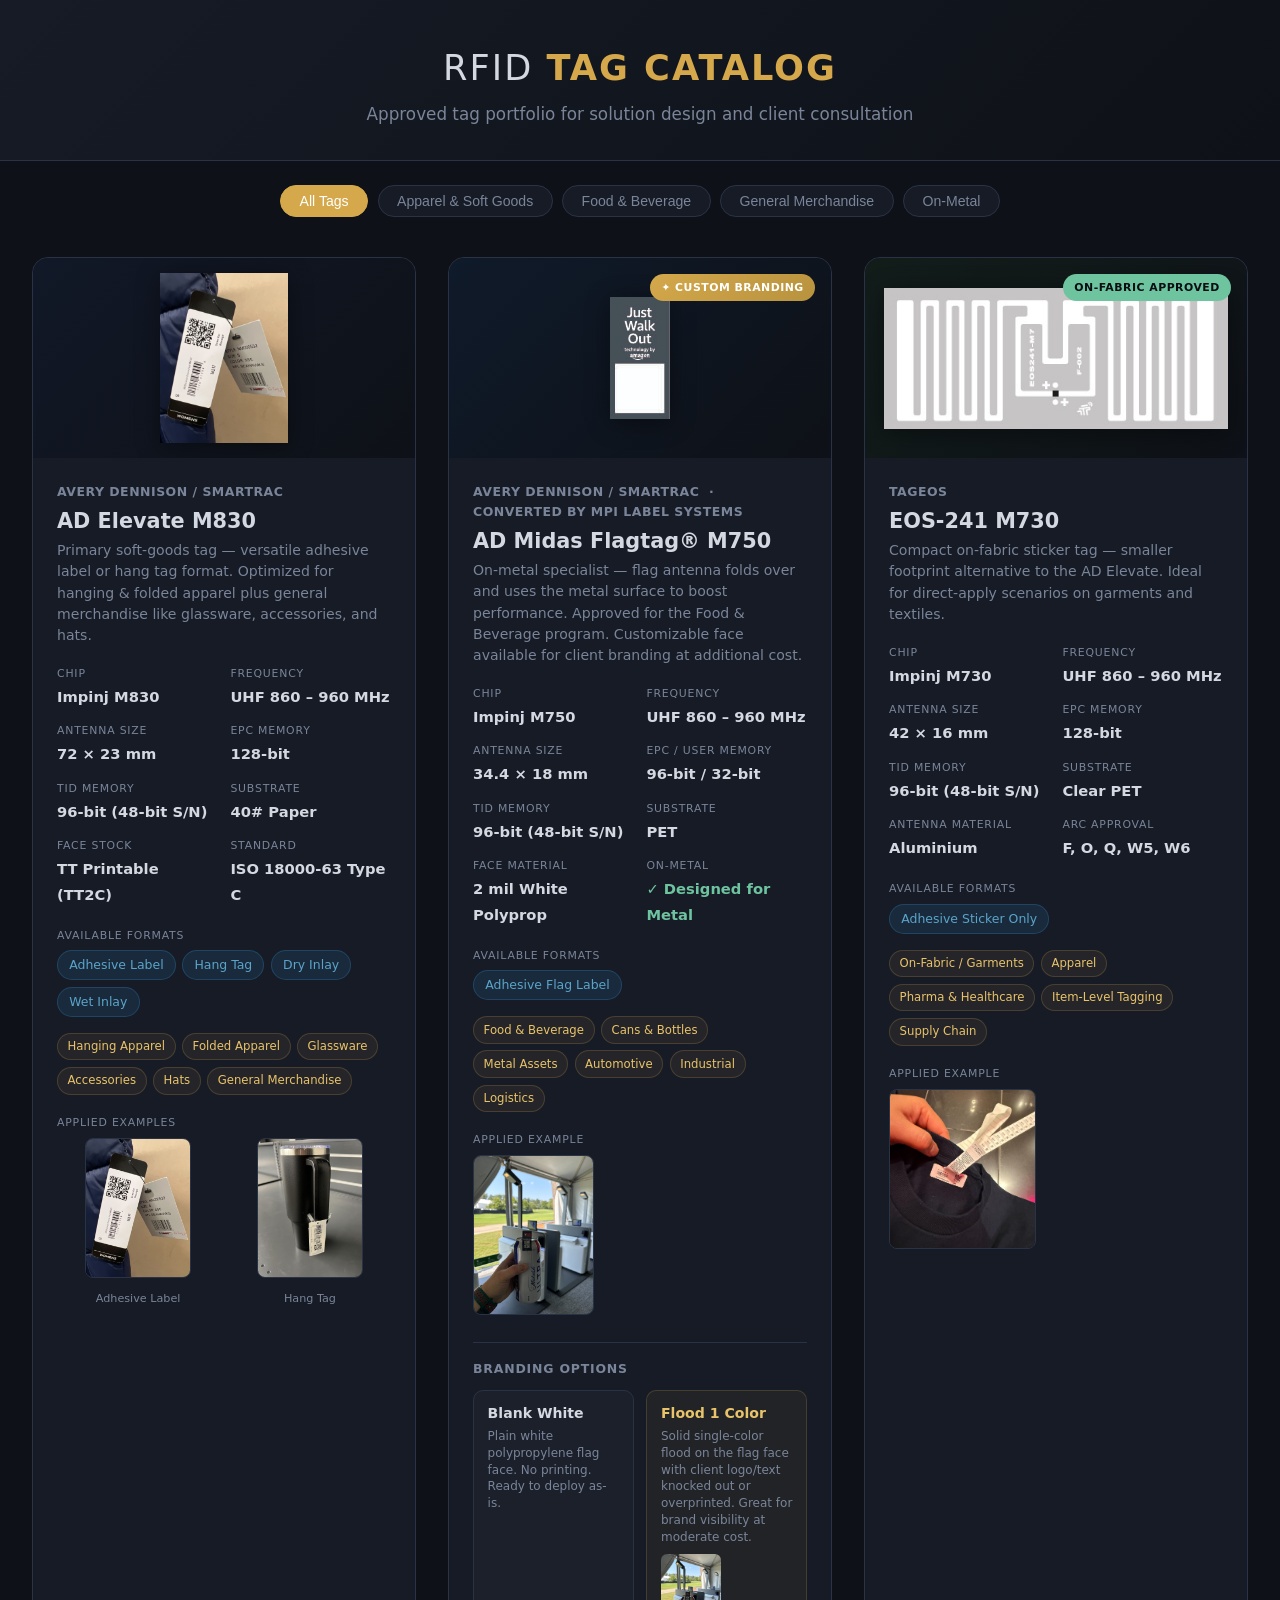
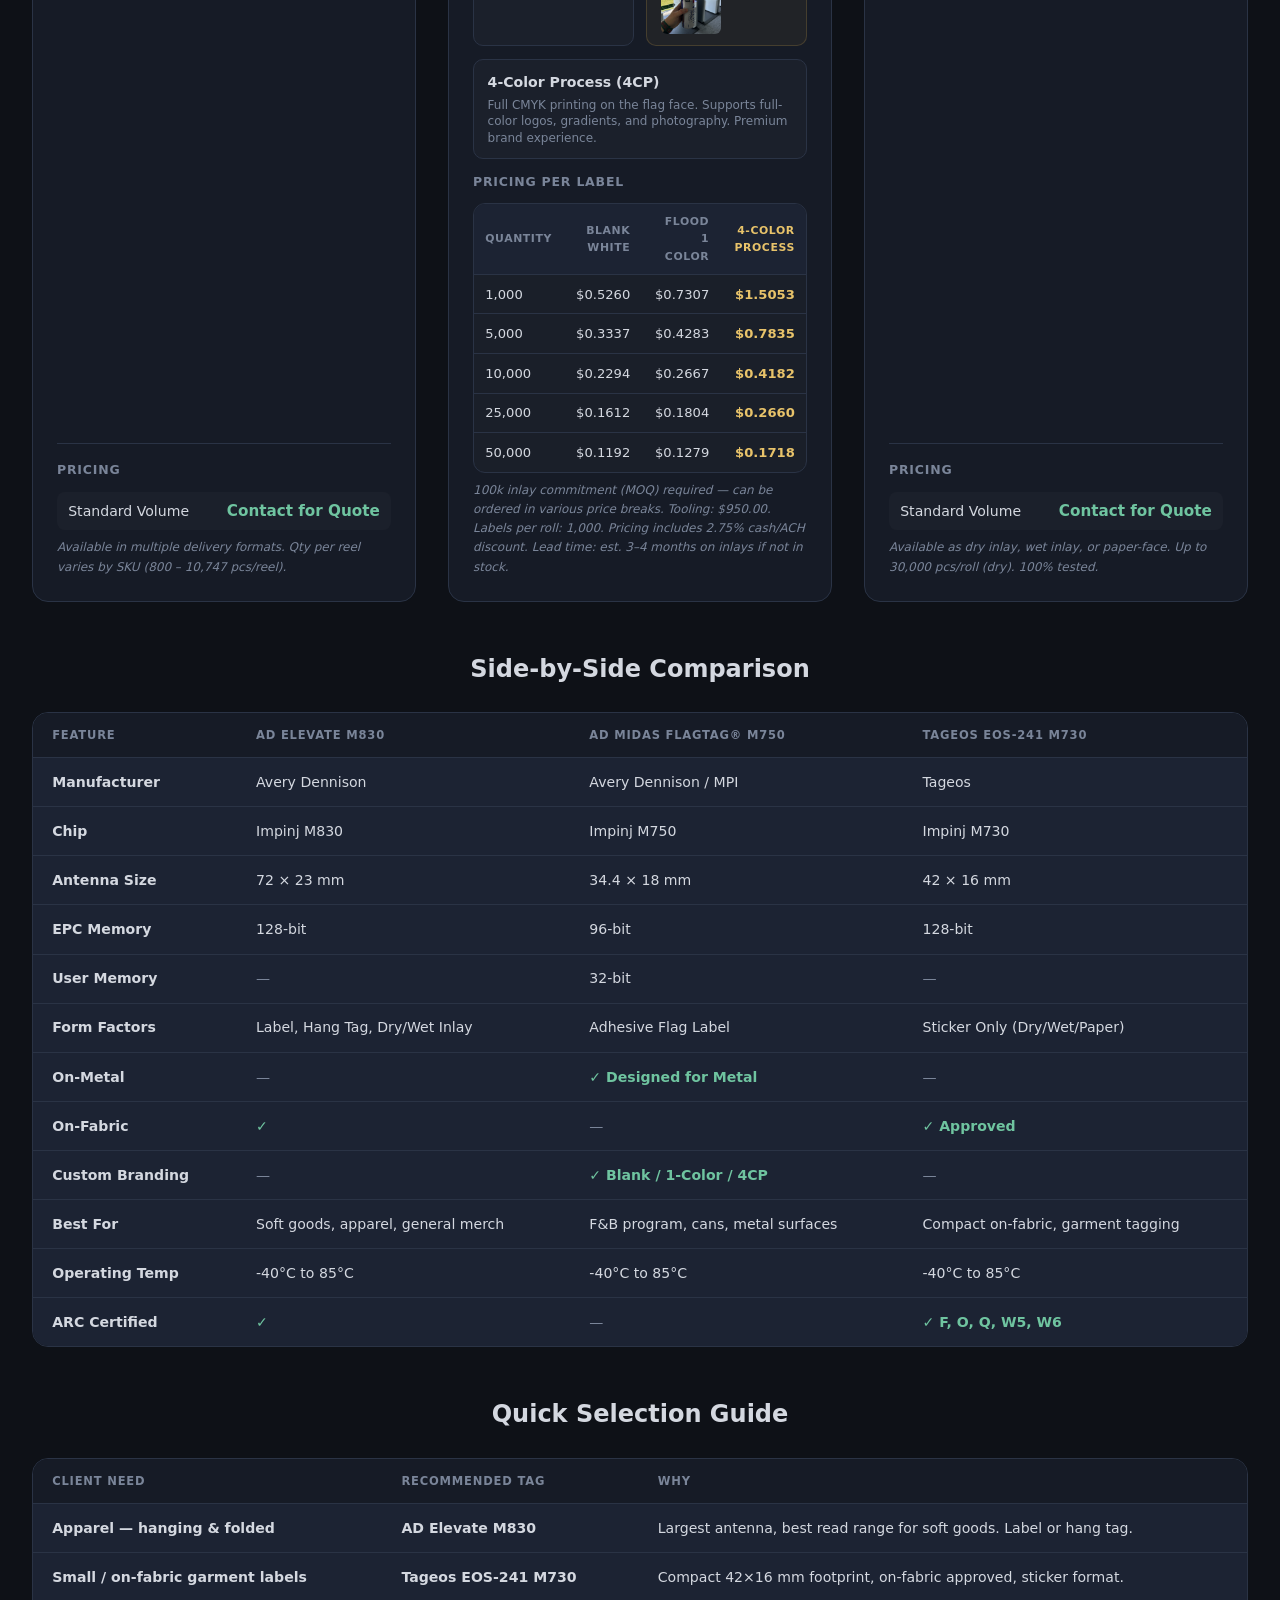
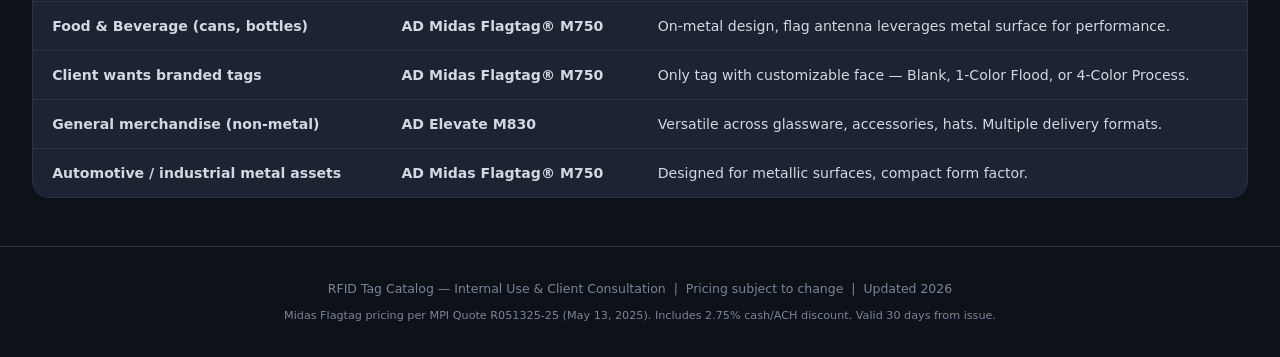
==== index.html @ 3e435ace "Initial commit" ====
<!DOCTYPE html>
<html lang="en">
<head>
  <meta charset="UTF-8">
  <meta name="viewport" content="width=device-width, initial-scale=1.0">
  <title>RFID Tag Catalog</title>
  <style>
    :root {
      --primary: #0e1117;
      --accent: #d4a84b;
      --accent-light: #e8c36a;
      --surface: #161b26;
      --surface-light: #1c2333;
      --text: #d4d8e0;
      --text-muted: #7a8599;
      --border: #2a3345;
      --success: #6fc4a0;
      --blue: #5ba4c9;
      --card-radius: 16px;
      --void: #0a0d12;
      --soul: #e8e8f0;
    }
    * { margin: 0; padding: 0; box-sizing: border-box; }
    body {
      font-family: 'Segoe UI', system-ui, -apple-system, sans-serif;
      background: var(--primary); color: var(--text); line-height: 1.6;
    }

    /* Header */
    .header {
      background: linear-gradient(135deg, var(--surface) 0%, var(--primary) 100%);
      border-bottom: 1px solid var(--border);
      padding: 2.5rem 2rem 2rem; text-align: center;
    }
    .header h1 { font-size: 2.2rem; font-weight: 300; letter-spacing: 2px; margin-bottom: 0.3rem; text-transform: uppercase; }
    .header h1 span { color: var(--accent); font-weight: 600; }
    .header p { color: var(--text-muted); font-size: 1.05rem; max-width: 640px; margin: 0 auto; }

    /* Filter */
    .filter-bar { display: flex; justify-content: center; gap: 0.6rem; padding: 1.5rem 2rem; flex-wrap: wrap; }
    .filter-btn {
      background: var(--surface); color: var(--text-muted); border: 1px solid var(--border);
      padding: 0.45rem 1.15rem; border-radius: 999px; cursor: pointer; font-size: 0.88rem;
      transition: all 0.2s ease;
    }
    .filter-btn:hover { border-color: var(--accent); color: var(--text); }
    .filter-btn.active { background: var(--accent); color: #fff; border-color: var(--accent); }

    /* Cards */
    .catalog {
      display: grid; grid-template-columns: repeat(auto-fit, minmax(370px, 1fr));
      gap: 2rem; padding: 1rem 2rem 3rem; max-width: 1320px; margin: 0 auto;
    }
    .card {
      background: var(--surface); border: 1px solid var(--border); border-radius: var(--card-radius);
      overflow: hidden; transition: transform 0.2s ease, box-shadow 0.2s ease;
      display: flex; flex-direction: column;
    }
    .card:hover { transform: translateY(-4px); box-shadow: 0 12px 40px rgba(0,0,0,0.4); }

    .card-visual {
      height: 200px; display: flex; align-items: center; justify-content: center;
      position: relative; overflow: hidden; background: #1a2744;
    }
    .card-visual img {
      max-height: 170px; max-width: 90%; object-fit: contain;
      filter: drop-shadow(0 4px 12px rgba(0,0,0,0.4));
    }
    .card-visual .fallback-icon { font-size: 4.2rem; opacity: 0.85; }

    .badge {
      position: absolute; top: 1rem; right: 1rem;
      color: #fff; font-size: 0.68rem; font-weight: 700; text-transform: uppercase;
      letter-spacing: 0.5px; padding: 0.3rem 0.7rem; border-radius: 999px;
    }
    .badge.brand { background: linear-gradient(135deg, var(--accent), #b8923e); }
    .badge.fabric { background: var(--success); color: var(--void); }
    .badge.metal { background: var(--blue); }

    .card-body { padding: 1.5rem; flex: 1; display: flex; flex-direction: column; }
    .card-body h2 { font-size: 1.3rem; margin-bottom: 0.15rem; }
    .card-mfr { font-size: 0.78rem; color: var(--text-muted); margin-bottom: 0.15rem; font-weight: 600; text-transform: uppercase; letter-spacing: 0.5px; }
    .card-body .subtitle { color: var(--text-muted); font-size: 0.88rem; margin-bottom: 1.2rem; line-height: 1.5; }

    .specs { display: grid; grid-template-columns: 1fr 1fr; gap: 0.8rem; margin-bottom: 1.2rem; }
    .spec-item label {
      display: block; font-size: 0.68rem; text-transform: uppercase;
      letter-spacing: 0.8px; color: var(--text-muted); margin-bottom: 0.1rem;
    }
    .spec-item span { font-size: 0.92rem; font-weight: 600; }

    .form-factors { margin-bottom: 1rem; }
    .form-factors > label { display: block; font-size: 0.68rem; text-transform: uppercase; letter-spacing: 0.8px; color: var(--text-muted); margin-bottom: 0.4rem; }
    .ff-pills { display: flex; gap: 0.4rem; flex-wrap: wrap; }
    .ff-pill {
      background: rgba(52,152,219,0.12); color: var(--blue); font-size: 0.78rem;
      padding: 0.25rem 0.7rem; border-radius: 999px; border: 1px solid rgba(52,152,219,0.25);
    }

    .use-cases { display: flex; flex-wrap: wrap; gap: 0.4rem; margin-bottom: 1.2rem; }
    .use-case-tag {
      background: rgba(212,168,75,0.08); color: var(--accent-light); font-size: 0.73rem;
      padding: 0.22rem 0.6rem; border-radius: 999px; border: 1px solid rgba(212,168,75,0.2);
    }

    /* Pricing */
    .pricing { margin-top: auto; }
    .pricing h3 {
      font-size: 0.78rem; text-transform: uppercase; letter-spacing: 0.8px;
      color: var(--text-muted); margin-bottom: 0.7rem; border-top: 1px solid var(--border); padding-top: 1rem;
    }
    .price-row {
      display: flex; justify-content: space-between; align-items: center;
      padding: 0.45rem 0.7rem; border-radius: 8px; margin-bottom: 0.3rem;
      background: rgba(255,255,255,0.025);
    }
    .price-row:hover { background: rgba(255,255,255,0.05); }
    .price-label { font-size: 0.88rem; }
    .price-value { font-weight: 700; font-size: 0.95rem; color: var(--success); }
    .price-note { font-size: 0.75rem; color: var(--text-muted); margin-top: 0.5rem; font-style: italic; }

    /* Branding pricing table */
    .brand-table-wrap { margin-top: 0.5rem; border: 1px solid var(--border); border-radius: 12px; overflow-x: auto; }
    .brand-table { width: 100%; border-collapse: collapse; font-size: 0.82rem; }
    .brand-table th, .brand-table td { padding: 0.55rem 0.7rem; text-align: right; border-bottom: 1px solid var(--border); }
    .brand-table th { background: var(--surface-light); color: var(--text-muted); font-size: 0.68rem; text-transform: uppercase; letter-spacing: 0.6px; font-weight: 600; }
    .brand-table td:first-child, .brand-table th:first-child { text-align: left; }
    .brand-table tr:last-child td { border-bottom: none; }
    .brand-table td { background: rgba(255,255,255,0.015); }
    .brand-table .col-highlight { color: var(--accent-light); font-weight: 700; }

    /* Comparison */
    .compare-section { max-width: 1320px; margin: 0 auto 3rem; padding: 0 2rem; }
    .compare-section h2 { text-align: center; font-size: 1.5rem; margin-bottom: 1.5rem; }
    .compare-table-wrap { overflow-x: auto; border-radius: var(--card-radius); border: 1px solid var(--border); }
    table.compare { width: 100%; border-collapse: collapse; font-size: 0.88rem; }
    table.compare th, table.compare td { padding: 0.8rem 1.2rem; text-align: left; border-bottom: 1px solid var(--border); }
    table.compare th {
      background: var(--surface); color: var(--text-muted); font-size: 0.72rem;
      text-transform: uppercase; letter-spacing: 0.8px; font-weight: 600; position: sticky; top: 0;
    }
    table.compare td { background: var(--surface-light); }
    table.compare tr:last-child td { border-bottom: none; }
    table.compare td:first-child { font-weight: 600; }
    .check { color: var(--success); font-weight: 700; }
    .no-check { color: var(--text-muted); }

    .footer { text-align: center; padding: 2rem; color: var(--text-muted); font-size: 0.78rem; border-top: 1px solid var(--border); }

    @media print {
      body { background: #fff; color: #222; }
      .card { break-inside: avoid; border: 1px solid #ddd; box-shadow: none; }
      .card:hover { transform: none; }
      .filter-bar { display: none; }
      .header { background: none; border-bottom: 2px solid #222; }
      .header h1 { color: #222; } .header h1 span { color: #b8923e; }
      table.compare th { background: #f5f5f5; } table.compare td { background: #fff; }
    }
    @media (max-width: 480px) {
      .catalog { grid-template-columns: 1fr; padding: 1rem; }
      .header h1 { font-size: 1.6rem; }
      .specs { grid-template-columns: 1fr; }
    }
  </style>
</head>
<body>

<div class="header">
  <h1>RFID <span>Tag Catalog</span></h1>
  <p>Approved tag portfolio for solution design and client consultation</p>
</div>

<div class="filter-bar">
  <button class="filter-btn active" onclick="filterCards('all')">All Tags</button>
  <button class="filter-btn" onclick="filterCards('apparel')">Apparel &amp; Soft Goods</button>
  <button class="filter-btn" onclick="filterCards('fnb')">Food &amp; Beverage</button>
  <button class="filter-btn" onclick="filterCards('merch')">General Merchandise</button>
  <button class="filter-btn" onclick="filterCards('on-metal')">On-Metal</button>
</div>

<div class="catalog" id="catalog">

  <!-- ═══ TAG 1: AD Elevate M830 ═══ -->
  <div class="card" data-categories="apparel,merch">
    <div class="card-visual" style="background: linear-gradient(135deg,#111827,#0e1117);">
      <img src="images/M8 as a sticker.jpg"
           alt="AD Elevate M830 applied to merchandise"
           onerror="this.style.display='none'; this.nextElementSibling.style.display='block';">
      <div class="fallback-icon" style="display:none;">🏷️</div>
    </div>
    <div class="card-body">
      <div class="card-mfr">Avery Dennison / Smartrac</div>
      <h2>AD Elevate M830</h2>
      <p class="subtitle">
        Primary soft-goods tag — versatile adhesive label or hang tag format.
        Optimized for hanging &amp; folded apparel plus general merchandise like glassware, accessories, and hats.
      </p>
      <div class="specs">
        <div class="spec-item"><label>Chip</label><span>Impinj M830</span></div>
        <div class="spec-item"><label>Frequency</label><span>UHF 860 – 960 MHz</span></div>
        <div class="spec-item"><label>Antenna Size</label><span>72 × 23 mm</span></div>
        <div class="spec-item"><label>EPC Memory</label><span>128-bit</span></div>
        <div class="spec-item"><label>TID Memory</label><span>96-bit (48-bit S/N)</span></div>
        <div class="spec-item"><label>Substrate</label><span>40# Paper</span></div>
        <div class="spec-item"><label>Face Stock</label><span>TT Printable (TT2C)</span></div>
        <div class="spec-item"><label>Standard</label><span>ISO 18000-63 Type C</span></div>
      </div>
      <div class="form-factors">
        <label>Available Formats</label>
        <div class="ff-pills">
          <span class="ff-pill">Adhesive Label</span>
          <span class="ff-pill">Hang Tag</span>
          <span class="ff-pill">Dry Inlay</span>
          <span class="ff-pill">Wet Inlay</span>
        </div>
      </div>
      <div class="use-cases">
        <span class="use-case-tag">Hanging Apparel</span>
        <span class="use-case-tag">Folded Apparel</span>
        <span class="use-case-tag">Glassware</span>
        <span class="use-case-tag">Accessories</span>
        <span class="use-case-tag">Hats</span>
        <span class="use-case-tag">General Merchandise</span>
      </div>
      <div style="margin-bottom:1.2rem;">
        <label style="display:block; font-size:0.68rem; text-transform:uppercase; letter-spacing:0.8px; color:var(--text-muted); margin-bottom:0.4rem;">Applied Examples</label>
        <div style="display:flex; gap:0.6rem; flex-wrap:wrap;">
          <div style="flex:1; min-width:120px; text-align:center;">
            <img src="images/M8 as a sticker.jpg" alt="AD Elevate M830 as adhesive sticker"
                 style="max-width:100%; max-height:140px; border-radius:8px; object-fit:cover; border:1px solid var(--border);"
                 onerror="this.parentElement.style.display='none';">
            <div style="font-size:0.7rem; color:var(--text-muted); margin-top:0.3rem;">Adhesive Label</div>
          </div>
          <div style="flex:1; min-width:120px; text-align:center;">
            <img src="images/M8 as a Hang-tag.jpg" alt="AD Elevate M830 as hang tag"
                 style="max-width:100%; max-height:140px; border-radius:8px; object-fit:cover; border:1px solid var(--border);"
                 onerror="this.parentElement.style.display='none';">
            <div style="font-size:0.7rem; color:var(--text-muted); margin-top:0.3rem;">Hang Tag</div>
          </div>
        </div>
      </div>
      <div class="pricing">
        <h3>Pricing</h3>
        <div class="price-row">
          <span class="price-label">Standard Volume</span>
          <span class="price-value">Contact for Quote</span>
        </div>
        <p class="price-note">Available in multiple delivery formats. Qty per reel varies by SKU (800 – 10,747 pcs/reel).</p>
      </div>
    </div>
  </div>

  <!-- ═══ TAG 2: AD Midas Flagtag M750 (customizable) ═══ -->
  <div class="card" data-categories="fnb,on-metal,merch">
    <div class="card-visual" style="background: linear-gradient(135deg,#0f1a2a,#0e1117);">
      <img src="images/JWO_RFIDTag_REG.jpg"
           alt="AD Midas Flagtag M750"
           onerror="this.style.display='none'; this.parentElement.innerHTML='<div class=fallback-icon>🔖</div><span class=badge\ brand>✦ Custom Branding</span>';">
      <span class="badge brand">✦ Custom Branding</span>
    </div>
    <div class="card-body">
      <div class="card-mfr">Avery Dennison / Smartrac &nbsp;·&nbsp; Converted by MPI Label Systems</div>
      <h2>AD Midas Flagtag® M750</h2>
      <p class="subtitle">
        On-metal specialist — flag antenna folds over and uses the metal surface to boost performance.
        Approved for the Food &amp; Beverage program. Customizable face available for client branding at additional cost.
      </p>
      <div class="specs">
        <div class="spec-item"><label>Chip</label><span>Impinj M750</span></div>
        <div class="spec-item"><label>Frequency</label><span>UHF 860 – 960 MHz</span></div>
        <div class="spec-item"><label>Antenna Size</label><span>34.4 × 18 mm</span></div>
        <div class="spec-item"><label>EPC / User Memory</label><span>96-bit / 32-bit</span></div>
        <div class="spec-item"><label>TID Memory</label><span>96-bit (48-bit S/N)</span></div>
        <div class="spec-item"><label>Substrate</label><span>PET</span></div>
        <div class="spec-item"><label>Face Material</label><span>2 mil White Polyprop</span></div>
        <div class="spec-item"><label>On-Metal</label><span class="check">✓ Designed for Metal</span></div>
      </div>
      <div class="form-factors">
        <label>Available Formats</label>
        <div class="ff-pills">
          <span class="ff-pill">Adhesive Flag Label</span>
        </div>
      </div>
      <div class="use-cases">
        <span class="use-case-tag">Food &amp; Beverage</span>
        <span class="use-case-tag">Cans &amp; Bottles</span>
        <span class="use-case-tag">Metal Assets</span>
        <span class="use-case-tag">Automotive</span>
        <span class="use-case-tag">Industrial</span>
        <span class="use-case-tag">Logistics</span>
      </div>
      <div style="margin-bottom:1.2rem;">
        <label style="display:block; font-size:0.68rem; text-transform:uppercase; letter-spacing:0.8px; color:var(--text-muted); margin-bottom:0.4rem;">Applied Example</label>
        <img src="images/example midas.jpg" alt="Midas Flagtag applied to merchandise"
             style="max-width:100%; max-height:160px; border-radius:8px; object-fit:cover; border:1px solid var(--border);"
             onerror="this.parentElement.style.display='none';">
      </div>
      <div class="pricing">
        <h3>Branding Options</h3>
        <div class="brand-tiers-desc">
          <div style="display:flex; gap:0.8rem; margin-bottom:0.8rem; flex-wrap:wrap;">
            <div style="flex:1; min-width:140px; background:rgba(255,255,255,0.025); border-radius:10px; padding:0.7rem 0.85rem; border:1px solid var(--border);">
              <div style="font-weight:700; font-size:0.88rem; margin-bottom:0.2rem;">Blank White</div>
              <div style="font-size:0.75rem; color:var(--text-muted); line-height:1.4;">Plain white polypropylene flag face. No printing. Ready to deploy as-is.</div>
            </div>
            <div style="flex:1; min-width:140px; background:rgba(212,168,75,0.06); border-radius:10px; padding:0.7rem 0.85rem; border:1px solid rgba(212,168,75,0.2);">
              <div style="font-weight:700; font-size:0.88rem; color:var(--accent-light); margin-bottom:0.2rem;">Flood 1 Color</div>
              <div style="font-size:0.75rem; color:var(--text-muted); line-height:1.4;">Solid single-color flood on the flag face with client logo/text knocked out or overprinted. Great for brand visibility at moderate cost.</div>
              <img src="images/example midas.jpg" alt="1-Color Flood Example"
                   style="margin-top:0.5rem; max-width:100%; max-height:80px; border-radius:6px; object-fit:contain; display:block;"
                   onerror="this.style.display='none';">
            </div>
            <div style="flex:1; min-width:140px; background:rgba(255,255,255,0.025); border-radius:10px; padding:0.7rem 0.85rem; border:1px solid var(--border);">
              <div style="font-weight:700; font-size:0.88rem; margin-bottom:0.2rem;">4-Color Process (4CP)</div>
              <div style="font-size:0.75rem; color:var(--text-muted); line-height:1.4;">Full CMYK printing on the flag face. Supports full-color logos, gradients, and photography. Premium brand experience.</div>
            </div>
          </div>
        </div>

        <h3 style="border-top:none; padding-top:0;">Pricing per Label</h3>
        <div class="brand-table-wrap">
          <table class="brand-table">
            <thead>
              <tr>
                <th>Quantity</th>
                <th>Blank White</th>
                <th>Flood 1 Color</th>
                <th class="col-highlight">4-Color Process</th>
              </tr>
            </thead>
            <tbody>
              <tr><td>1,000</td><td>$0.5260</td><td>$0.7307</td><td class="col-highlight">$1.5053</td></tr>
              <tr><td>5,000</td><td>$0.3337</td><td>$0.4283</td><td class="col-highlight">$0.7835</td></tr>
              <tr><td>10,000</td><td>$0.2294</td><td>$0.2667</td><td class="col-highlight">$0.4182</td></tr>
              <tr><td>25,000</td><td>$0.1612</td><td>$0.1804</td><td class="col-highlight">$0.2660</td></tr>
              <tr><td>50,000</td><td>$0.1192</td><td>$0.1279</td><td class="col-highlight">$0.1718</td></tr>
            </tbody>
          </table>
        </div>
        <p class="price-note">
          100k inlay commitment (MOQ) required — can be ordered in various price breaks.
          Tooling: $950.00. Labels per roll: 1,000. Pricing includes 2.75% cash/ACH discount.
          Lead time: est. 3–4 months on inlays if not in stock.
        </p>
      </div>
    </div>
  </div>

  <!-- ═══ TAG 3: Tageos EOS-241 M730 ═══ -->
  <div class="card" data-categories="apparel,merch">
    <div class="card-visual" style="background: linear-gradient(135deg,#121d1a,#0e1117);">
      <img src="images/EOS-241.jpg"
           alt="Tageos EOS-241 M730 Inlay"
           onerror="this.style.display='none'; this.nextElementSibling.style.display='block';">
      <div class="fallback-icon" style="display:none;">📋</div>
      <span class="badge fabric">On-Fabric Approved</span>
    </div>
    <div class="card-body">
      <div class="card-mfr">Tageos</div>
      <h2>EOS-241 M730</h2>
      <p class="subtitle">
        Compact on-fabric sticker tag — smaller footprint alternative to the AD Elevate.
        Ideal for direct-apply scenarios on garments and textiles.
      </p>
      <div class="specs">
        <div class="spec-item"><label>Chip</label><span>Impinj M730</span></div>
        <div class="spec-item"><label>Frequency</label><span>UHF 860 – 960 MHz</span></div>
        <div class="spec-item"><label>Antenna Size</label><span>42 × 16 mm</span></div>
        <div class="spec-item"><label>EPC Memory</label><span>128-bit</span></div>
        <div class="spec-item"><label>TID Memory</label><span>96-bit (48-bit S/N)</span></div>
        <div class="spec-item"><label>Substrate</label><span>Clear PET</span></div>
        <div class="spec-item"><label>Antenna Material</label><span>Aluminium</span></div>
        <div class="spec-item"><label>ARC Approval</label><span>F, O, Q, W5, W6</span></div>
      </div>
      <div class="form-factors">
        <label>Available Formats</label>
        <div class="ff-pills">
          <span class="ff-pill">Adhesive Sticker Only</span>
        </div>
      </div>
      <div class="use-cases">
        <span class="use-case-tag">On-Fabric / Garments</span>
        <span class="use-case-tag">Apparel</span>
        <span class="use-case-tag">Pharma &amp; Healthcare</span>
        <span class="use-case-tag">Item-Level Tagging</span>
        <span class="use-case-tag">Supply Chain</span>
      </div>
      <div style="margin-bottom:1.2rem;">
        <label style="display:block; font-size:0.68rem; text-transform:uppercase; letter-spacing:0.8px; color:var(--text-muted); margin-bottom:0.4rem;">Applied Example</label>
        <img src="images/example EOS-241.jpg" alt="EOS-241 applied to garment"
             style="max-width:100%; max-height:160px; border-radius:8px; object-fit:cover; border:1px solid var(--border);"
             onerror="this.parentElement.style.display='none';">
      </div>
      <div class="pricing">
        <h3>Pricing</h3>
        <div class="price-row">
          <span class="price-label">Standard Volume</span>
          <span class="price-value">Contact for Quote</span>
        </div>
        <p class="price-note">Available as dry inlay, wet inlay, or paper-face. Up to 30,000 pcs/roll (dry). 100% tested.</p>
      </div>
    </div>
  </div>

</div>

<!-- ═══ Comparison Table ═══ -->
<div class="compare-section">
  <h2>Side-by-Side Comparison</h2>
  <div class="compare-table-wrap">
    <table class="compare">
      <thead>
        <tr>
          <th>Feature</th>
          <th>AD Elevate M830</th>
          <th>AD Midas Flagtag® M750</th>
          <th>Tageos EOS-241 M730</th>
        </tr>
      </thead>
      <tbody>
        <tr><td>Manufacturer</td><td>Avery Dennison</td><td>Avery Dennison / MPI</td><td>Tageos</td></tr>
        <tr><td>Chip</td><td>Impinj M830</td><td>Impinj M750</td><td>Impinj M730</td></tr>
        <tr><td>Antenna Size</td><td>72 × 23 mm</td><td>34.4 × 18 mm</td><td>42 × 16 mm</td></tr>
        <tr><td>EPC Memory</td><td>128-bit</td><td>96-bit</td><td>128-bit</td></tr>
        <tr><td>User Memory</td><td class="no-check">—</td><td>32-bit</td><td class="no-check">—</td></tr>
        <tr><td>Form Factors</td><td>Label, Hang Tag, Dry/Wet Inlay</td><td>Adhesive Flag Label</td><td>Sticker Only (Dry/Wet/Paper)</td></tr>
        <tr><td>On-Metal</td><td class="no-check">—</td><td class="check">✓ Designed for Metal</td><td class="no-check">—</td></tr>
        <tr><td>On-Fabric</td><td class="check">✓</td><td class="no-check">—</td><td class="check">✓ Approved</td></tr>
        <tr><td>Custom Branding</td><td class="no-check">—</td><td class="check">✓ Blank / 1-Color / 4CP</td><td class="no-check">—</td></tr>
        <tr><td>Best For</td><td>Soft goods, apparel, general merch</td><td>F&amp;B program, cans, metal surfaces</td><td>Compact on-fabric, garment tagging</td></tr>
        <tr><td>Operating Temp</td><td>-40°C to 85°C</td><td>-40°C to 85°C</td><td>-40°C to 85°C</td></tr>
        <tr><td>ARC Certified</td><td class="check">✓</td><td class="no-check">—</td><td class="check">✓ F, O, Q, W5, W6</td></tr>
      </tbody>
    </table>
  </div>
</div>

<!-- ═══ Quick Selection Guide ═══ -->
<div class="compare-section">
  <h2>Quick Selection Guide</h2>
  <div class="compare-table-wrap">
    <table class="compare">
      <thead>
        <tr><th>Client Need</th><th>Recommended Tag</th><th>Why</th></tr>
      </thead>
      <tbody>
        <tr><td>Apparel — hanging &amp; folded</td><td><strong>AD Elevate M830</strong></td><td>Largest antenna, best read range for soft goods. Label or hang tag.</td></tr>
        <tr><td>Small / on-fabric garment labels</td><td><strong>Tageos EOS-241 M730</strong></td><td>Compact 42×16 mm footprint, on-fabric approved, sticker format.</td></tr>
        <tr><td>Food &amp; Beverage (cans, bottles)</td><td><strong>AD Midas Flagtag® M750</strong></td><td>On-metal design, flag antenna leverages metal surface for performance.</td></tr>
        <tr><td>Client wants branded tags</td><td><strong>AD Midas Flagtag® M750</strong></td><td>Only tag with customizable face — Blank, 1-Color Flood, or 4-Color Process.</td></tr>
        <tr><td>General merchandise (non-metal)</td><td><strong>AD Elevate M830</strong></td><td>Versatile across glassware, accessories, hats. Multiple delivery formats.</td></tr>
        <tr><td>Automotive / industrial metal assets</td><td><strong>AD Midas Flagtag® M750</strong></td><td>Designed for metallic surfaces, compact form factor.</td></tr>
      </tbody>
    </table>
  </div>
</div>

<div class="footer">
  <p>RFID Tag Catalog — Internal Use &amp; Client Consultation &nbsp;|&nbsp; Pricing subject to change &nbsp;|&nbsp; Updated 2026</p>
  <p style="margin-top:0.5rem; font-size:0.7rem;">Midas Flagtag pricing per MPI Quote R051325-25 (May 13, 2025). Includes 2.75% cash/ACH discount. Valid 30 days from issue.</p>
</div>

<script>
  function filterCards(category) {
    const cards = document.querySelectorAll('.card');
    const buttons = document.querySelectorAll('.filter-btn');
    buttons.forEach(btn => btn.classList.remove('active'));
    event.target.classList.add('active');
    cards.forEach(card => {
      if (category === 'all') { card.style.display = ''; return; }
      card.style.display = card.dataset.categories.split(',').includes(category) ? '' : 'none';
    });
  }
</script>

</body>
</html>
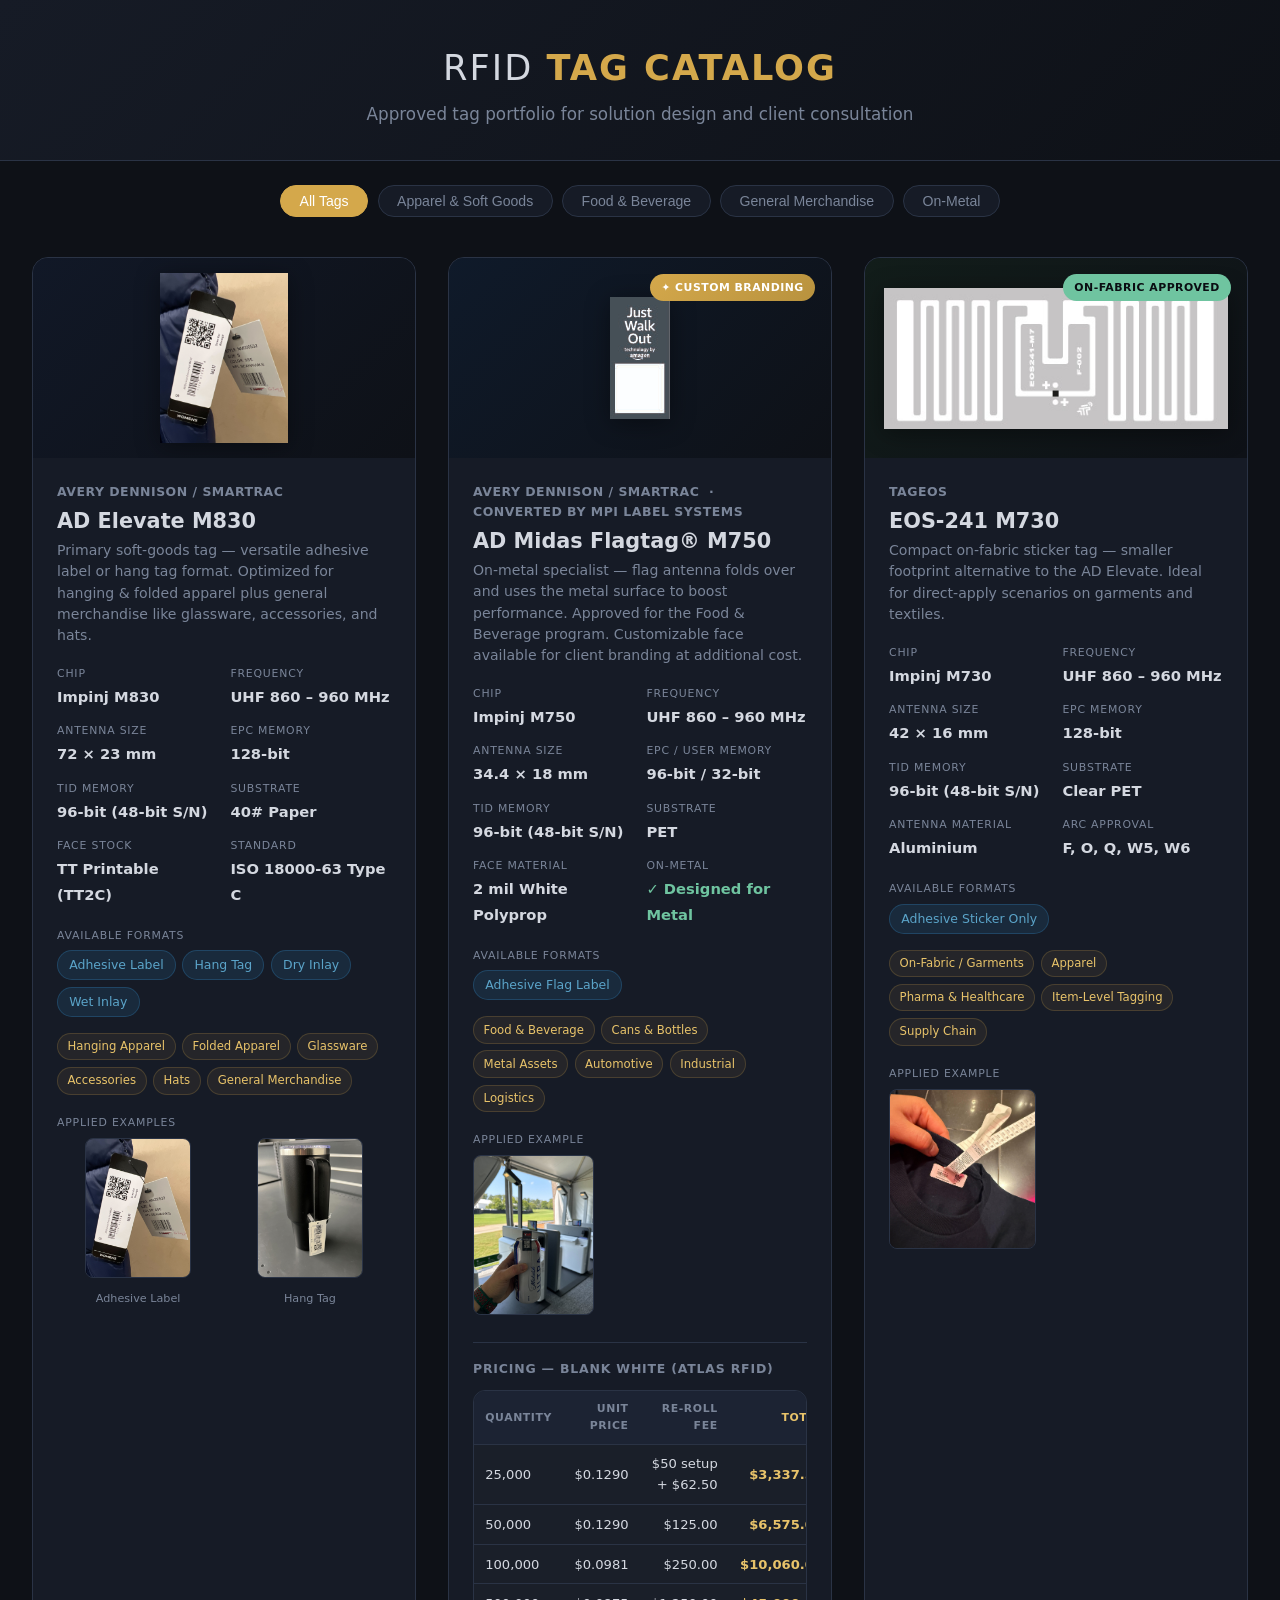
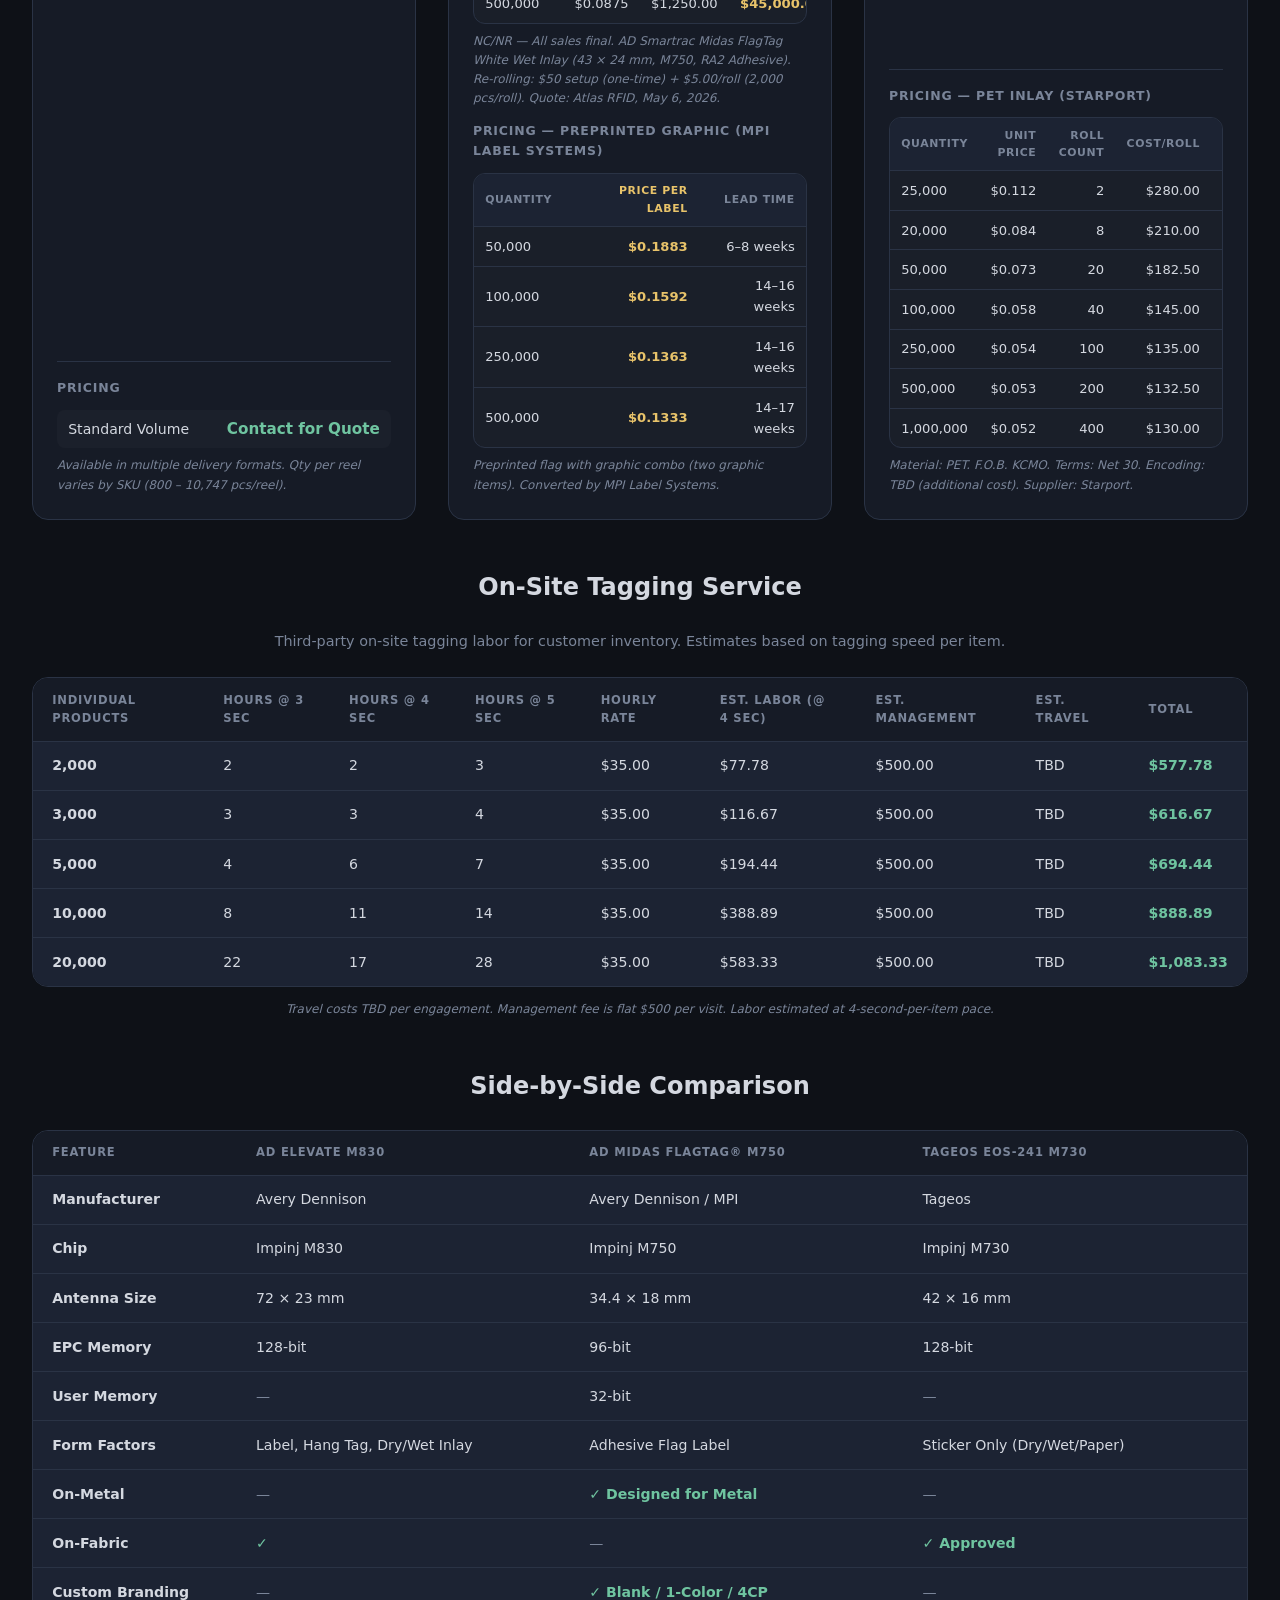
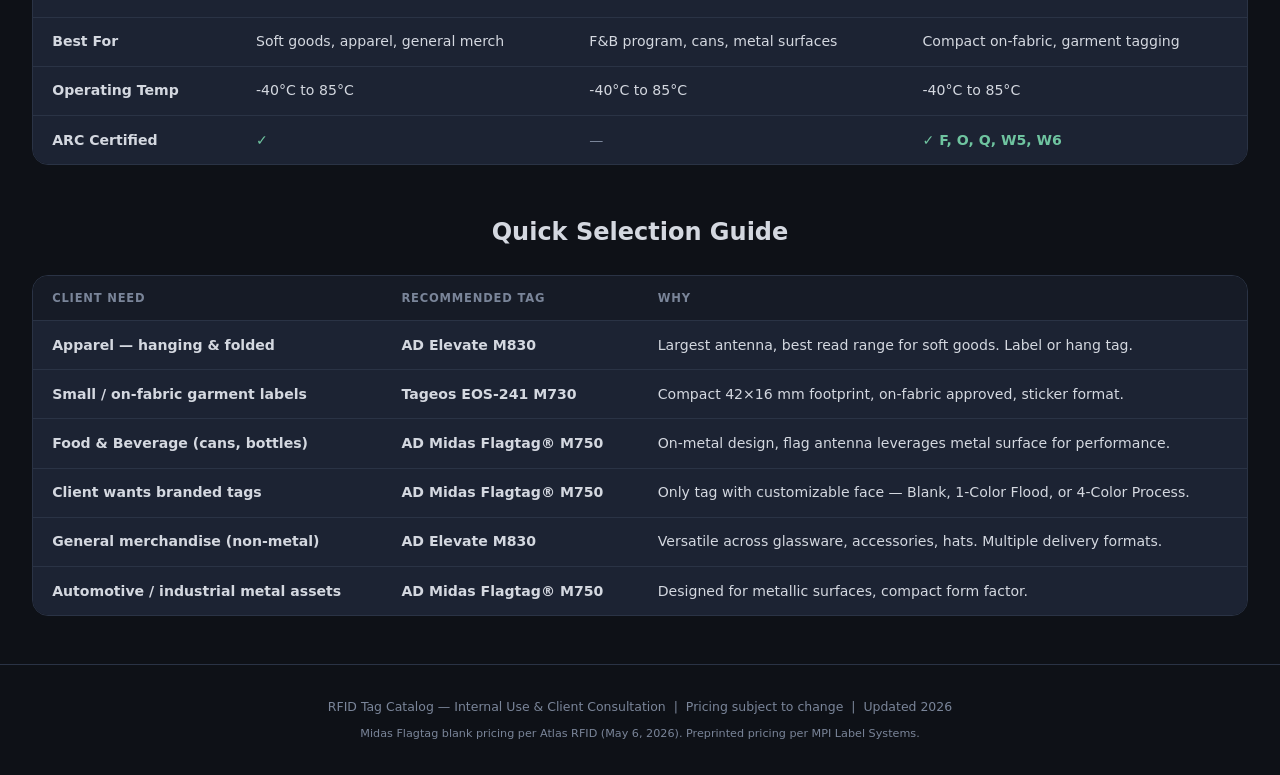
==== commit 662a43c7: "Update pricing: Midas Flagtag (Atlas/MPI), EOS-241 (Starport), add on-site tagging service" ====
--- a/index.html
+++ b/index.html
@@ -296,51 +296,50 @@
              onerror="this.parentElement.style.display='none';">
       </div>
       <div class="pricing">
-        <h3>Branding Options</h3>
-        <div class="brand-tiers-desc">
-          <div style="display:flex; gap:0.8rem; margin-bottom:0.8rem; flex-wrap:wrap;">
-            <div style="flex:1; min-width:140px; background:rgba(255,255,255,0.025); border-radius:10px; padding:0.7rem 0.85rem; border:1px solid var(--border);">
-              <div style="font-weight:700; font-size:0.88rem; margin-bottom:0.2rem;">Blank White</div>
-              <div style="font-size:0.75rem; color:var(--text-muted); line-height:1.4;">Plain white polypropylene flag face. No printing. Ready to deploy as-is.</div>
-            </div>
-            <div style="flex:1; min-width:140px; background:rgba(212,168,75,0.06); border-radius:10px; padding:0.7rem 0.85rem; border:1px solid rgba(212,168,75,0.2);">
-              <div style="font-weight:700; font-size:0.88rem; color:var(--accent-light); margin-bottom:0.2rem;">Flood 1 Color</div>
-              <div style="font-size:0.75rem; color:var(--text-muted); line-height:1.4;">Solid single-color flood on the flag face with client logo/text knocked out or overprinted. Great for brand visibility at moderate cost.</div>
-              <img src="images/example midas.jpg" alt="1-Color Flood Example"
-                   style="margin-top:0.5rem; max-width:100%; max-height:80px; border-radius:6px; object-fit:contain; display:block;"
-                   onerror="this.style.display='none';">
-            </div>
-            <div style="flex:1; min-width:140px; background:rgba(255,255,255,0.025); border-radius:10px; padding:0.7rem 0.85rem; border:1px solid var(--border);">
-              <div style="font-weight:700; font-size:0.88rem; margin-bottom:0.2rem;">4-Color Process (4CP)</div>
-              <div style="font-size:0.75rem; color:var(--text-muted); line-height:1.4;">Full CMYK printing on the flag face. Supports full-color logos, gradients, and photography. Premium brand experience.</div>
-            </div>
-          </div>
-        </div>
-
-        <h3 style="border-top:none; padding-top:0;">Pricing per Label</h3>
+        <h3>Pricing — Blank White (Atlas RFID)</h3>
         <div class="brand-table-wrap">
           <table class="brand-table">
             <thead>
               <tr>
                 <th>Quantity</th>
-                <th>Blank White</th>
-                <th>Flood 1 Color</th>
-                <th class="col-highlight">4-Color Process</th>
+                <th>Unit Price</th>
+                <th>Re-Roll Fee</th>
+                <th class="col-highlight">Total</th>
               </tr>
             </thead>
             <tbody>
-              <tr><td>1,000</td><td>$0.5260</td><td>$0.7307</td><td class="col-highlight">$1.5053</td></tr>
-              <tr><td>5,000</td><td>$0.3337</td><td>$0.4283</td><td class="col-highlight">$0.7835</td></tr>
-              <tr><td>10,000</td><td>$0.2294</td><td>$0.2667</td><td class="col-highlight">$0.4182</td></tr>
-              <tr><td>25,000</td><td>$0.1612</td><td>$0.1804</td><td class="col-highlight">$0.2660</td></tr>
-              <tr><td>50,000</td><td>$0.1192</td><td>$0.1279</td><td class="col-highlight">$0.1718</td></tr>
+              <tr><td>25,000</td><td>$0.1290</td><td>$50 setup + $62.50</td><td class="col-highlight">$3,337.50</td></tr>
+              <tr><td>50,000</td><td>$0.1290</td><td>$125.00</td><td class="col-highlight">$6,575.00</td></tr>
+              <tr><td>100,000</td><td>$0.0981</td><td>$250.00</td><td class="col-highlight">$10,060.00</td></tr>
+              <tr><td>500,000</td><td>$0.0875</td><td>$1,250.00</td><td class="col-highlight">$45,000.00</td></tr>
             </tbody>
           </table>
         </div>
         <p class="price-note">
-          100k inlay commitment (MOQ) required — can be ordered in various price breaks.
-          Tooling: $950.00. Labels per roll: 1,000. Pricing includes 2.75% cash/ACH discount.
-          Lead time: est. 3–4 months on inlays if not in stock.
+          NC/NR — All sales final. AD Smartrac Midas FlagTag White Wet Inlay (43 × 24 mm, M750, RA2 Adhesive).
+          Re-rolling: $50 setup (one-time) + $5.00/roll (2,000 pcs/roll). Quote: Atlas RFID, May 6, 2026.
+        </p>
+
+        <h3 style="border-top:none; padding-top:0.8rem;">Pricing — Preprinted Graphic (MPI Label Systems)</h3>
+        <div class="brand-table-wrap">
+          <table class="brand-table">
+            <thead>
+              <tr>
+                <th>Quantity</th>
+                <th class="col-highlight">Price per Label</th>
+                <th>Lead Time</th>
+              </tr>
+            </thead>
+            <tbody>
+              <tr><td>50,000</td><td class="col-highlight">$0.1883</td><td>6–8 weeks</td></tr>
+              <tr><td>100,000</td><td class="col-highlight">$0.1592</td><td>14–16 weeks</td></tr>
+              <tr><td>250,000</td><td class="col-highlight">$0.1363</td><td>14–16 weeks</td></tr>
+              <tr><td>500,000</td><td class="col-highlight">$0.1333</td><td>14–17 weeks</td></tr>
+            </tbody>
+          </table>
+        </div>
+        <p class="price-note">
+          Preprinted flag with graphic combo (two graphic items). Converted by MPI Label Systems.
         </p>
       </div>
     </div>
@@ -392,16 +391,72 @@
              onerror="this.parentElement.style.display='none';">
       </div>
       <div class="pricing">
-        <h3>Pricing</h3>
-        <div class="price-row">
-          <span class="price-label">Standard Volume</span>
-          <span class="price-value">Contact for Quote</span>
-        </div>
-        <p class="price-note">Available as dry inlay, wet inlay, or paper-face. Up to 30,000 pcs/roll (dry). 100% tested.</p>
+        <h3>Pricing — PET Inlay (Starport)</h3>
+        <div class="brand-table-wrap">
+          <table class="brand-table">
+            <thead>
+              <tr>
+                <th>Quantity</th>
+                <th>Unit Price</th>
+                <th>Roll Count</th>
+                <th>Cost/Roll</th>
+                <th class="col-highlight">Total</th>
+              </tr>
+            </thead>
+            <tbody>
+              <tr><td>25,000</td><td>$0.112</td><td>2</td><td>$280.00</td><td class="col-highlight">$560.00</td></tr>
+              <tr><td>20,000</td><td>$0.084</td><td>8</td><td>$210.00</td><td class="col-highlight">$1,680.00</td></tr>
+              <tr><td>50,000</td><td>$0.073</td><td>20</td><td>$182.50</td><td class="col-highlight">$3,650.00</td></tr>
+              <tr><td>100,000</td><td>$0.058</td><td>40</td><td>$145.00</td><td class="col-highlight">$5,800.00</td></tr>
+              <tr><td>250,000</td><td>$0.054</td><td>100</td><td>$135.00</td><td class="col-highlight">$13,500.00</td></tr>
+              <tr><td>500,000</td><td>$0.053</td><td>200</td><td>$132.50</td><td class="col-highlight">$26,500.00</td></tr>
+              <tr><td>1,000,000</td><td>$0.052</td><td>400</td><td>$130.00</td><td class="col-highlight">$52,000.00</td></tr>
+            </tbody>
+          </table>
+        </div>
+        <p class="price-note">
+          Material: PET. F.O.B. KCMO. Terms: Net 30. Encoding: TBD (additional cost).
+          Supplier: Starport.
+        </p>
       </div>
     </div>
   </div>
 
+</div>
+
+<!-- ═══ On-Site Tagging Service ═══ -->
+<div class="compare-section">
+  <h2>On-Site Tagging Service</h2>
+  <p style="text-align:center; color:var(--text-muted); font-size:0.9rem; margin-bottom:1.5rem;">
+    Third-party on-site tagging labor for customer inventory. Estimates based on tagging speed per item.
+  </p>
+  <div class="compare-table-wrap">
+    <table class="compare">
+      <thead>
+        <tr>
+          <th>Individual Products</th>
+          <th>Hours @ 3 sec</th>
+          <th>Hours @ 4 sec</th>
+          <th>Hours @ 5 sec</th>
+          <th>Hourly Rate</th>
+          <th>Est. Labor (@ 4 sec)</th>
+          <th>Est. Management</th>
+          <th>Est. Travel</th>
+          <th>Total</th>
+        </tr>
+      </thead>
+      <tbody>
+        <tr><td>2,000</td><td>2</td><td>2</td><td>3</td><td>$35.00</td><td>$77.78</td><td>$500.00</td><td>TBD</td><td class="check">$577.78</td></tr>
+        <tr><td>3,000</td><td>3</td><td>3</td><td>4</td><td>$35.00</td><td>$116.67</td><td>$500.00</td><td>TBD</td><td class="check">$616.67</td></tr>
+        <tr><td>5,000</td><td>4</td><td>6</td><td>7</td><td>$35.00</td><td>$194.44</td><td>$500.00</td><td>TBD</td><td class="check">$694.44</td></tr>
+        <tr><td>10,000</td><td>8</td><td>11</td><td>14</td><td>$35.00</td><td>$388.89</td><td>$500.00</td><td>TBD</td><td class="check">$888.89</td></tr>
+        <tr><td>20,000</td><td>22</td><td>17</td><td>28</td><td>$35.00</td><td>$583.33</td><td>$500.00</td><td>TBD</td><td class="check">$1,083.33</td></tr>
+      </tbody>
+    </table>
+  </div>
+  <p style="font-size:0.75rem; color:var(--text-muted); margin-top:0.8rem; font-style:italic; text-align:center;">
+    Travel costs TBD per engagement. Management fee is flat $500 per visit. Labor estimated at 4-second-per-item pace.
+  </p>
 </div>
 
 <!-- ═══ Comparison Table ═══ -->
@@ -457,7 +512,7 @@
 
 <div class="footer">
   <p>RFID Tag Catalog — Internal Use &amp; Client Consultation &nbsp;|&nbsp; Pricing subject to change &nbsp;|&nbsp; Updated 2026</p>
-  <p style="margin-top:0.5rem; font-size:0.7rem;">Midas Flagtag pricing per MPI Quote R051325-25 (May 13, 2025). Includes 2.75% cash/ACH discount. Valid 30 days from issue.</p>
+  <p style="margin-top:0.5rem; font-size:0.7rem;">Midas Flagtag blank pricing per Atlas RFID (May 6, 2026). Preprinted pricing per MPI Label Systems.</p>
 </div>
 
 <script>
@@ -474,4 +529,4 @@
 </script>
 
 </body>
-</html>+</html
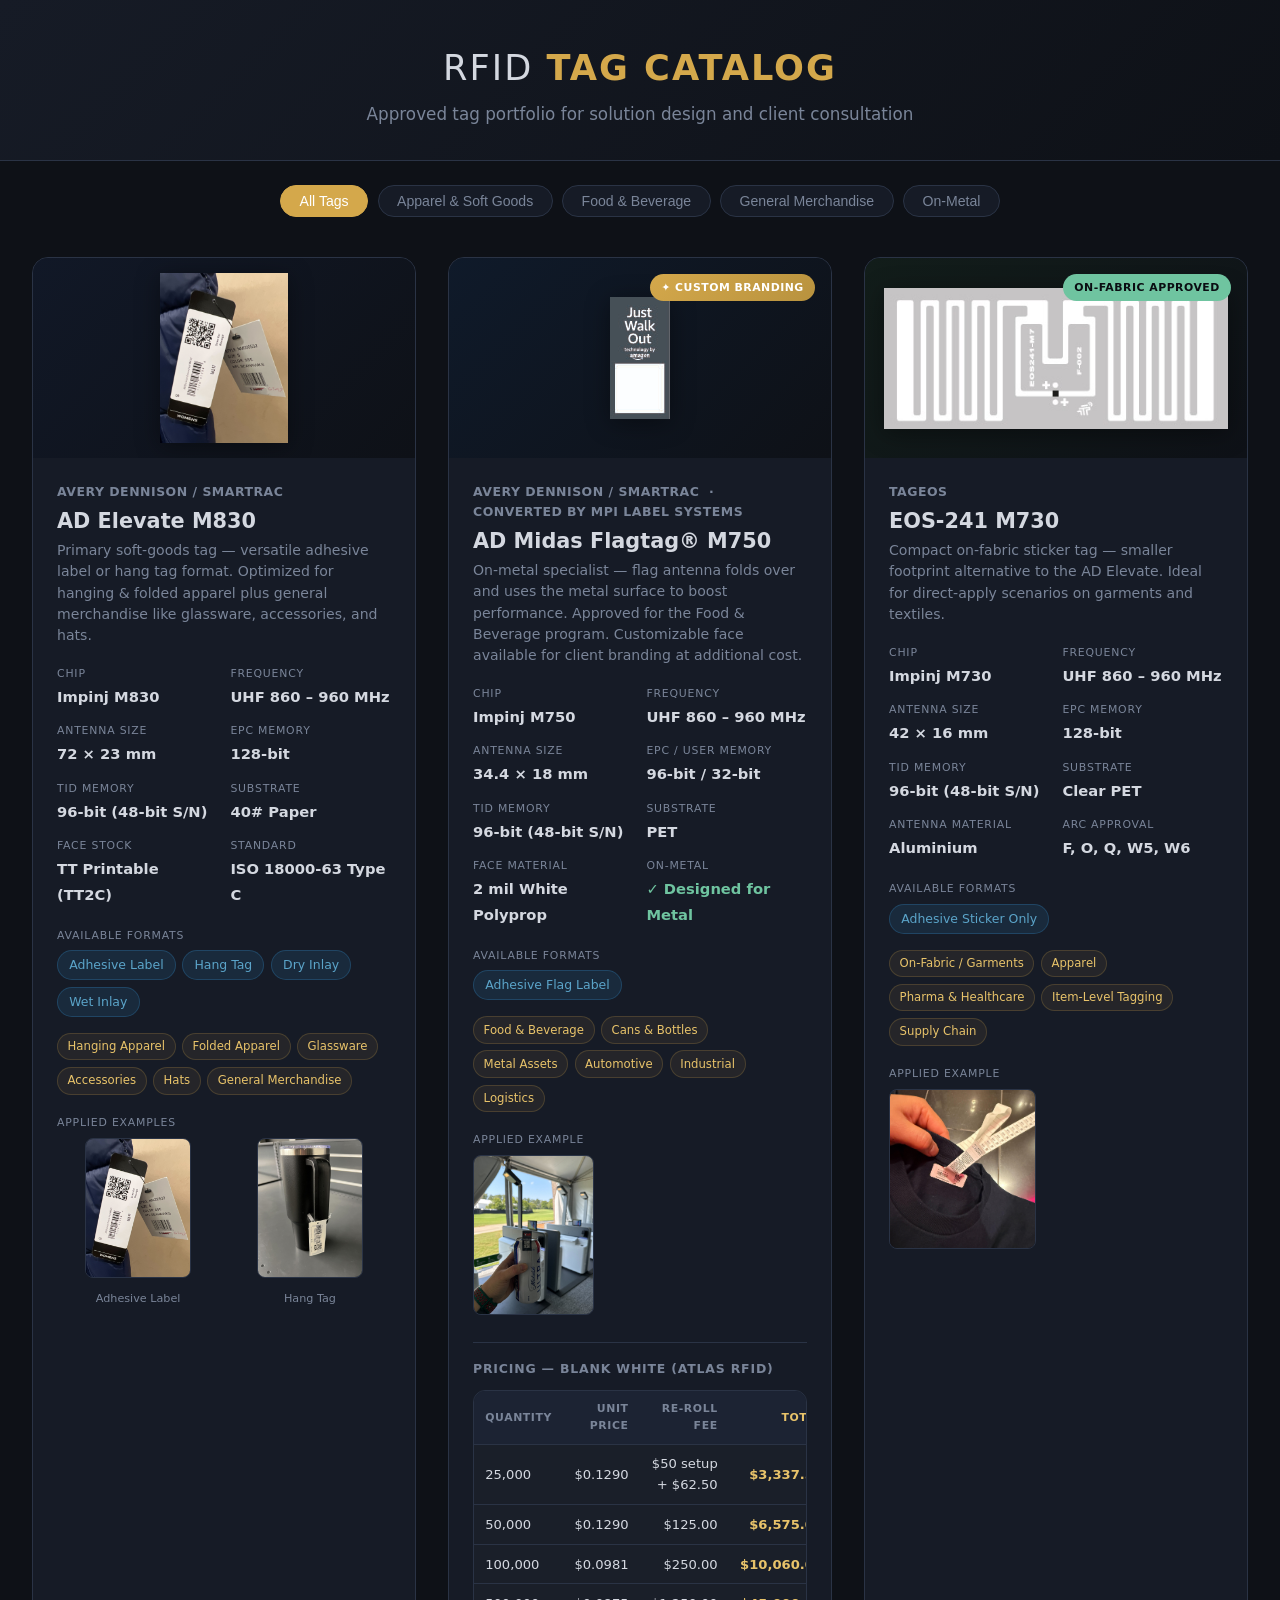
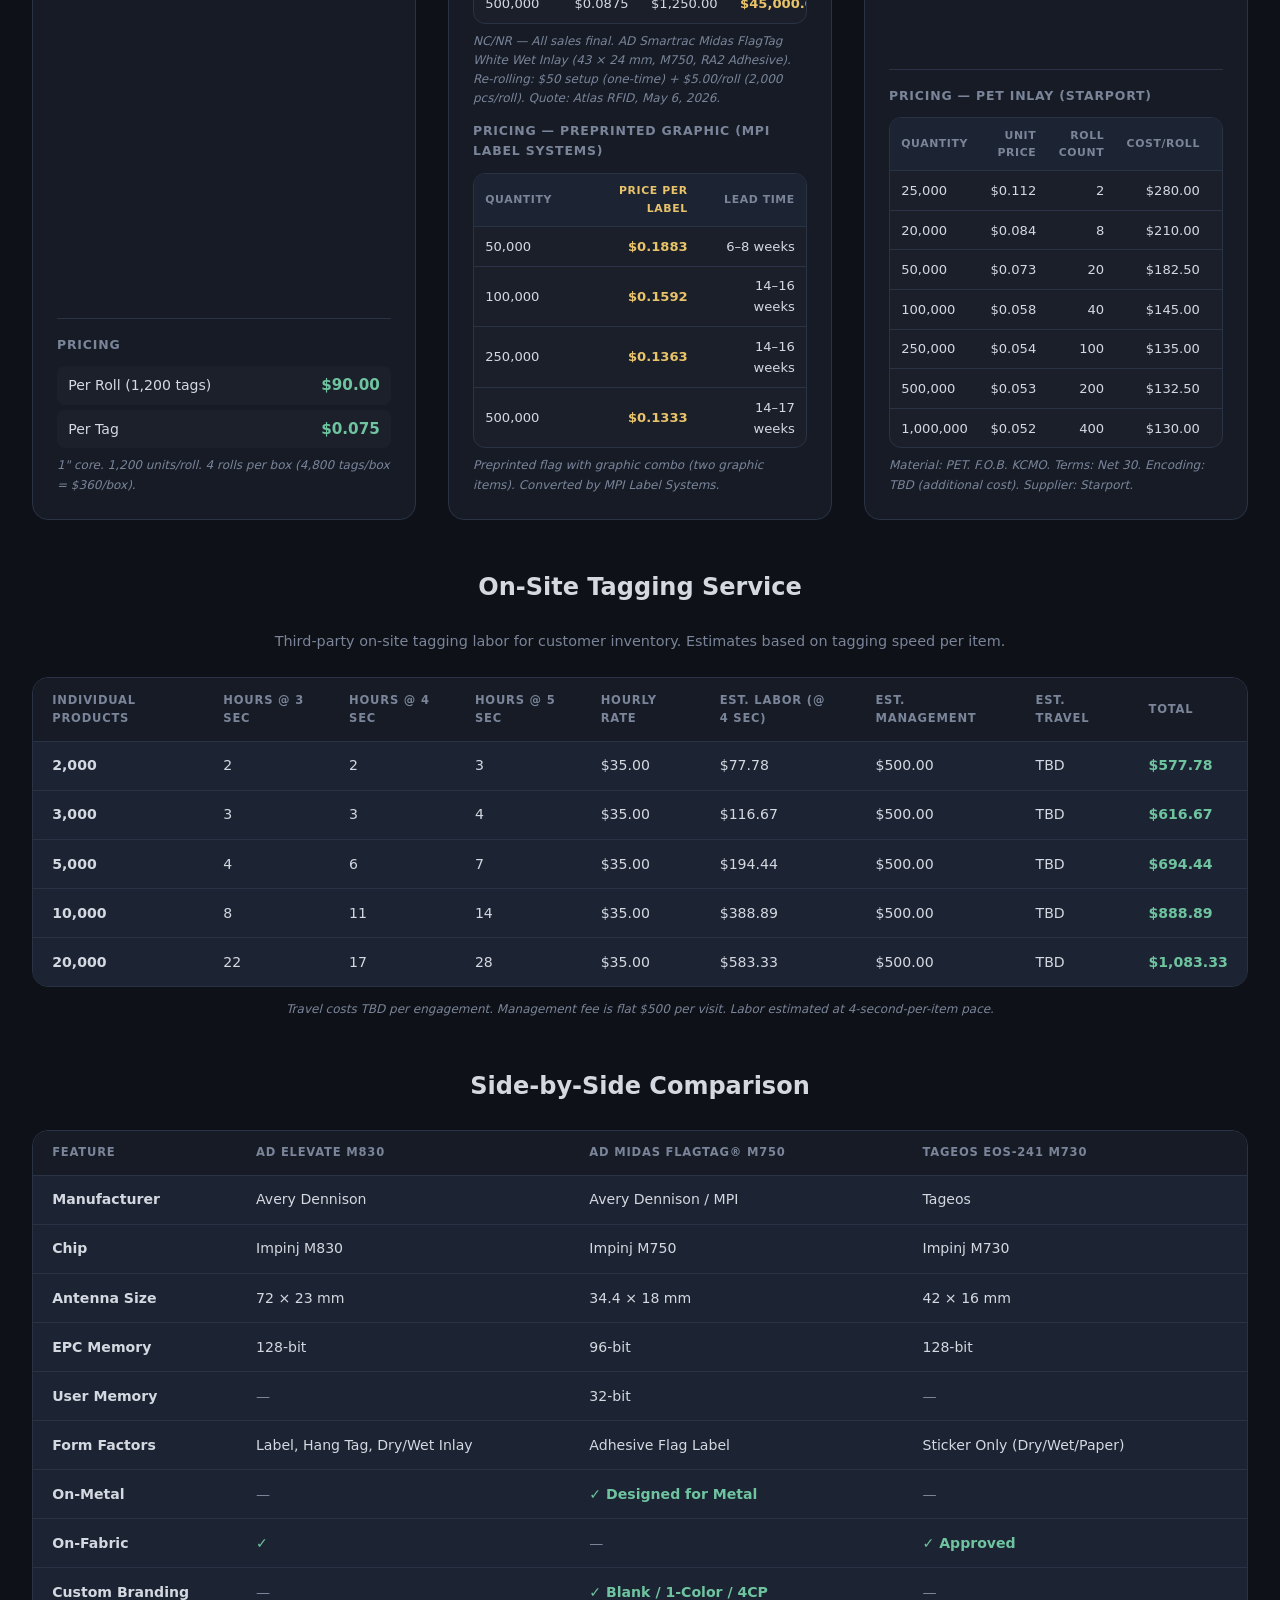
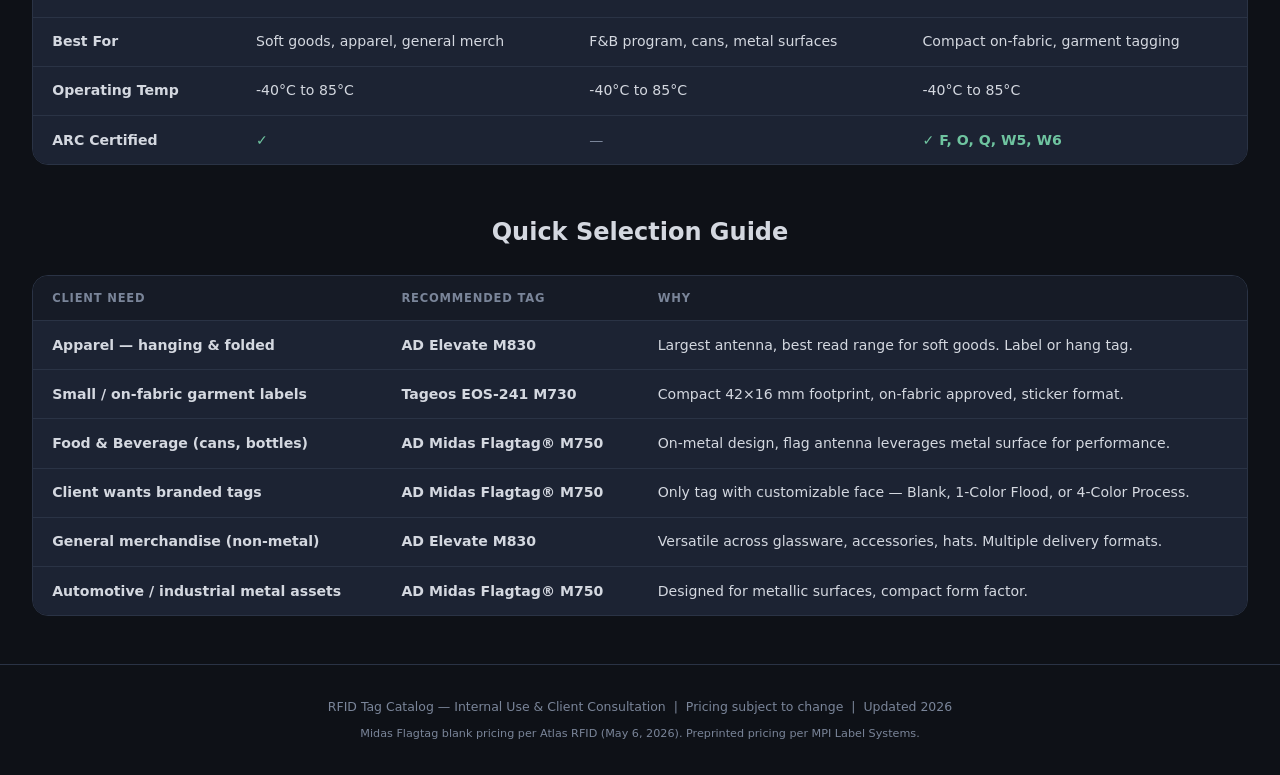
==== commit 02db0d8f: "Add AD Elevate M830 pricing (/roll, 1200 tags), add wiki-inline version" ====
--- a/index.html
+++ b/index.html
@@ -242,10 +242,14 @@
       <div class="pricing">
         <h3>Pricing</h3>
         <div class="price-row">
-          <span class="price-label">Standard Volume</span>
-          <span class="price-value">Contact for Quote</span>
-        </div>
-        <p class="price-note">Available in multiple delivery formats. Qty per reel varies by SKU (800 – 10,747 pcs/reel).</p>
+          <span class="price-label">Per Roll (1,200 tags)</span>
+          <span class="price-value">$90.00</span>
+        </div>
+        <div class="price-row">
+          <span class="price-label">Per Tag</span>
+          <span class="price-value">$0.075</span>
+        </div>
+        <p class="price-note">1" core. 1,200 units/roll. 4 rolls per box (4,800 tags/box = $360/box).</p>
       </div>
     </div>
   </div>
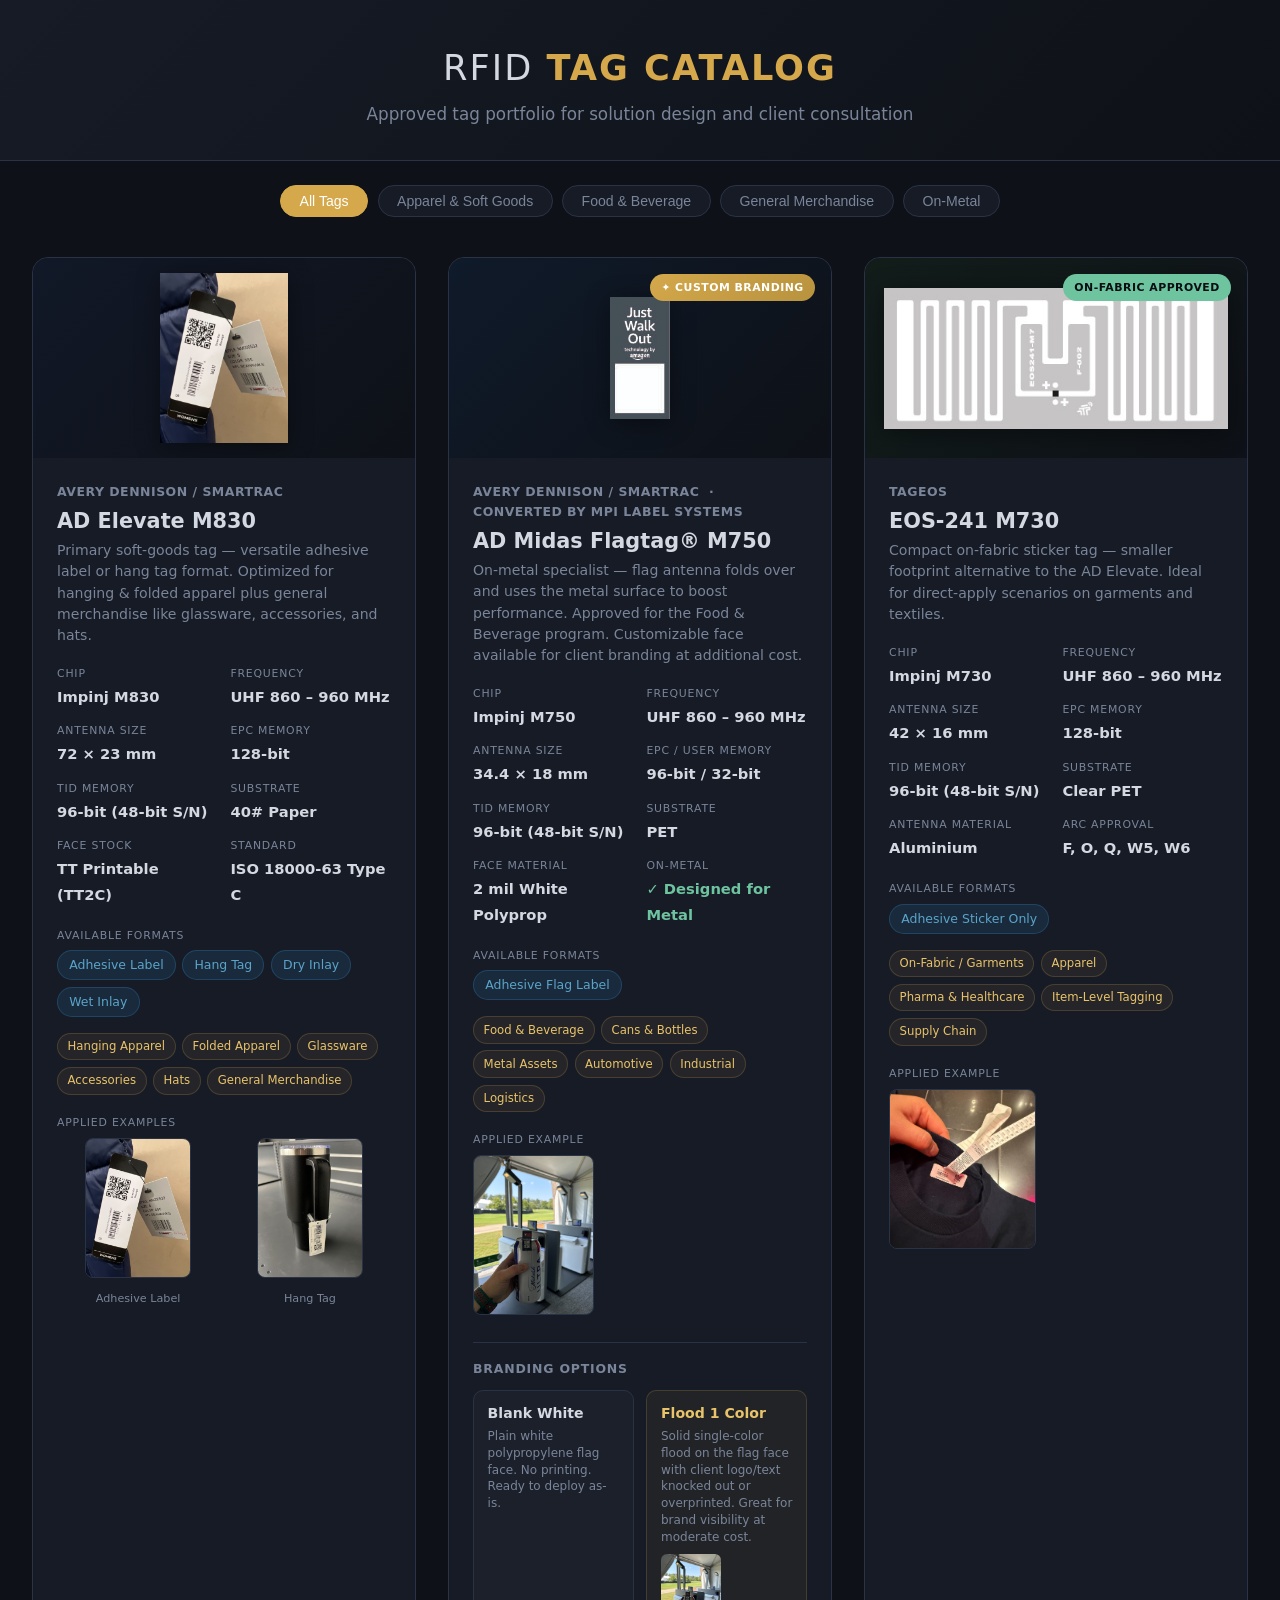
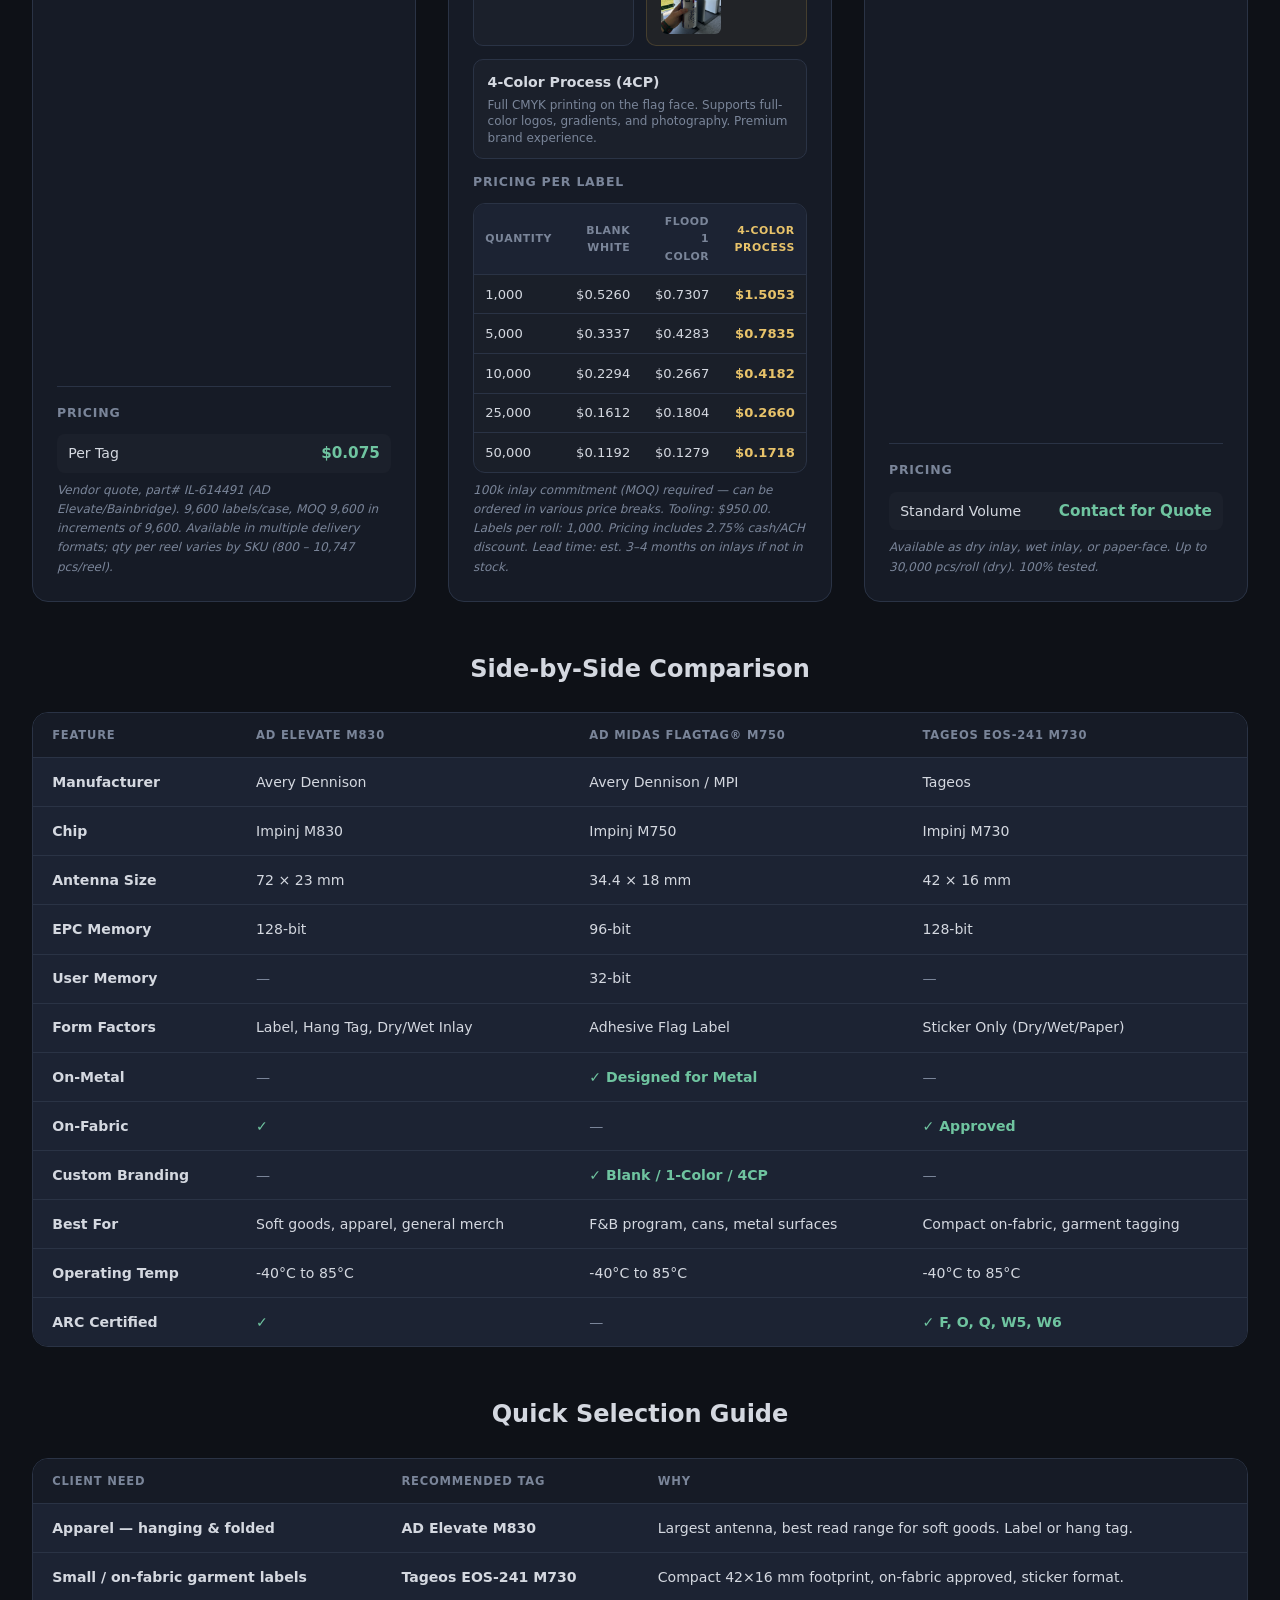
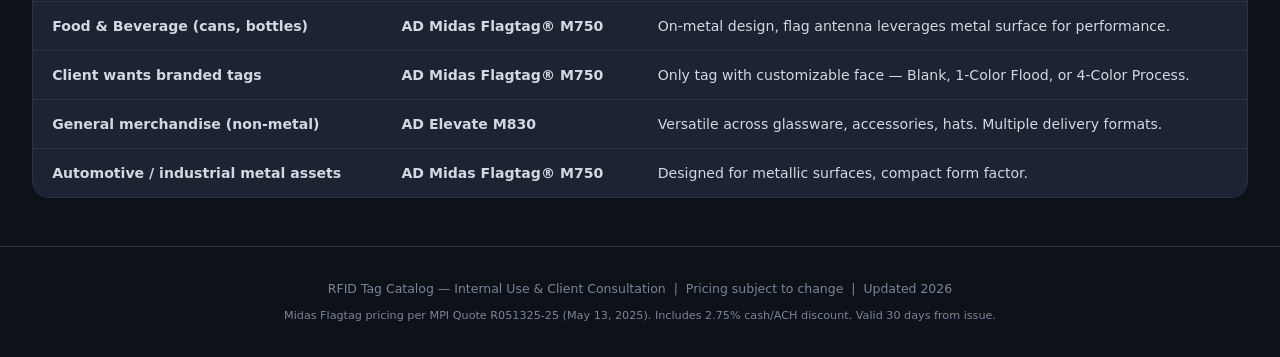
==== commit 69093725: "Update AD Elevate M830 pricing to .075/tag (IL-614491 quote)" ====
--- a/index.html
+++ b/index.html
@@ -242,14 +242,10 @@
       <div class="pricing">
         <h3>Pricing</h3>
         <div class="price-row">
-          <span class="price-label">Per Roll (1,200 tags)</span>
-          <span class="price-value">$90.00</span>
-        </div>
-        <div class="price-row">
           <span class="price-label">Per Tag</span>
           <span class="price-value">$0.075</span>
         </div>
-        <p class="price-note">1" core. 1,200 units/roll. 4 rolls per box (4,800 tags/box = $360/box).</p>
+        <p class="price-note">Vendor quote, part# IL-614491 (AD Elevate/Bainbridge). 9,600 labels/case, MOQ 9,600 in increments of 9,600. Available in multiple delivery formats; qty per reel varies by SKU (800 – 10,747 pcs/reel).</p>
       </div>
     </div>
   </div>
@@ -300,50 +296,51 @@
              onerror="this.parentElement.style.display='none';">
       </div>
       <div class="pricing">
-        <h3>Pricing — Blank White (Atlas RFID)</h3>
+        <h3>Branding Options</h3>
+        <div class="brand-tiers-desc">
+          <div style="display:flex; gap:0.8rem; margin-bottom:0.8rem; flex-wrap:wrap;">
+            <div style="flex:1; min-width:140px; background:rgba(255,255,255,0.025); border-radius:10px; padding:0.7rem 0.85rem; border:1px solid var(--border);">
+              <div style="font-weight:700; font-size:0.88rem; margin-bottom:0.2rem;">Blank White</div>
+              <div style="font-size:0.75rem; color:var(--text-muted); line-height:1.4;">Plain white polypropylene flag face. No printing. Ready to deploy as-is.</div>
+            </div>
+            <div style="flex:1; min-width:140px; background:rgba(212,168,75,0.06); border-radius:10px; padding:0.7rem 0.85rem; border:1px solid rgba(212,168,75,0.2);">
+              <div style="font-weight:700; font-size:0.88rem; color:var(--accent-light); margin-bottom:0.2rem;">Flood 1 Color</div>
+              <div style="font-size:0.75rem; color:var(--text-muted); line-height:1.4;">Solid single-color flood on the flag face with client logo/text knocked out or overprinted. Great for brand visibility at moderate cost.</div>
+              <img src="images/example midas.jpg" alt="1-Color Flood Example"
+                   style="margin-top:0.5rem; max-width:100%; max-height:80px; border-radius:6px; object-fit:contain; display:block;"
+                   onerror="this.style.display='none';">
+            </div>
+            <div style="flex:1; min-width:140px; background:rgba(255,255,255,0.025); border-radius:10px; padding:0.7rem 0.85rem; border:1px solid var(--border);">
+              <div style="font-weight:700; font-size:0.88rem; margin-bottom:0.2rem;">4-Color Process (4CP)</div>
+              <div style="font-size:0.75rem; color:var(--text-muted); line-height:1.4;">Full CMYK printing on the flag face. Supports full-color logos, gradients, and photography. Premium brand experience.</div>
+            </div>
+          </div>
+        </div>
+
+        <h3 style="border-top:none; padding-top:0;">Pricing per Label</h3>
         <div class="brand-table-wrap">
           <table class="brand-table">
             <thead>
               <tr>
                 <th>Quantity</th>
-                <th>Unit Price</th>
-                <th>Re-Roll Fee</th>
-                <th class="col-highlight">Total</th>
+                <th>Blank White</th>
+                <th>Flood 1 Color</th>
+                <th class="col-highlight">4-Color Process</th>
               </tr>
             </thead>
             <tbody>
-              <tr><td>25,000</td><td>$0.1290</td><td>$50 setup + $62.50</td><td class="col-highlight">$3,337.50</td></tr>
-              <tr><td>50,000</td><td>$0.1290</td><td>$125.00</td><td class="col-highlight">$6,575.00</td></tr>
-              <tr><td>100,000</td><td>$0.0981</td><td>$250.00</td><td class="col-highlight">$10,060.00</td></tr>
-              <tr><td>500,000</td><td>$0.0875</td><td>$1,250.00</td><td class="col-highlight">$45,000.00</td></tr>
+              <tr><td>1,000</td><td>$0.5260</td><td>$0.7307</td><td class="col-highlight">$1.5053</td></tr>
+              <tr><td>5,000</td><td>$0.3337</td><td>$0.4283</td><td class="col-highlight">$0.7835</td></tr>
+              <tr><td>10,000</td><td>$0.2294</td><td>$0.2667</td><td class="col-highlight">$0.4182</td></tr>
+              <tr><td>25,000</td><td>$0.1612</td><td>$0.1804</td><td class="col-highlight">$0.2660</td></tr>
+              <tr><td>50,000</td><td>$0.1192</td><td>$0.1279</td><td class="col-highlight">$0.1718</td></tr>
             </tbody>
           </table>
         </div>
         <p class="price-note">
-          NC/NR — All sales final. AD Smartrac Midas FlagTag White Wet Inlay (43 × 24 mm, M750, RA2 Adhesive).
-          Re-rolling: $50 setup (one-time) + $5.00/roll (2,000 pcs/roll). Quote: Atlas RFID, May 6, 2026.
-        </p>
-
-        <h3 style="border-top:none; padding-top:0.8rem;">Pricing — Preprinted Graphic (MPI Label Systems)</h3>
-        <div class="brand-table-wrap">
-          <table class="brand-table">
-            <thead>
-              <tr>
-                <th>Quantity</th>
-                <th class="col-highlight">Price per Label</th>
-                <th>Lead Time</th>
-              </tr>
-            </thead>
-            <tbody>
-              <tr><td>50,000</td><td class="col-highlight">$0.1883</td><td>6–8 weeks</td></tr>
-              <tr><td>100,000</td><td class="col-highlight">$0.1592</td><td>14–16 weeks</td></tr>
-              <tr><td>250,000</td><td class="col-highlight">$0.1363</td><td>14–16 weeks</td></tr>
-              <tr><td>500,000</td><td class="col-highlight">$0.1333</td><td>14–17 weeks</td></tr>
-            </tbody>
-          </table>
-        </div>
-        <p class="price-note">
-          Preprinted flag with graphic combo (two graphic items). Converted by MPI Label Systems.
+          100k inlay commitment (MOQ) required — can be ordered in various price breaks.
+          Tooling: $950.00. Labels per roll: 1,000. Pricing includes 2.75% cash/ACH discount.
+          Lead time: est. 3–4 months on inlays if not in stock.
         </p>
       </div>
     </div>
@@ -395,72 +392,16 @@
              onerror="this.parentElement.style.display='none';">
       </div>
       <div class="pricing">
-        <h3>Pricing — PET Inlay (Starport)</h3>
-        <div class="brand-table-wrap">
-          <table class="brand-table">
-            <thead>
-              <tr>
-                <th>Quantity</th>
-                <th>Unit Price</th>
-                <th>Roll Count</th>
-                <th>Cost/Roll</th>
-                <th class="col-highlight">Total</th>
-              </tr>
-            </thead>
-            <tbody>
-              <tr><td>25,000</td><td>$0.112</td><td>2</td><td>$280.00</td><td class="col-highlight">$560.00</td></tr>
-              <tr><td>20,000</td><td>$0.084</td><td>8</td><td>$210.00</td><td class="col-highlight">$1,680.00</td></tr>
-              <tr><td>50,000</td><td>$0.073</td><td>20</td><td>$182.50</td><td class="col-highlight">$3,650.00</td></tr>
-              <tr><td>100,000</td><td>$0.058</td><td>40</td><td>$145.00</td><td class="col-highlight">$5,800.00</td></tr>
-              <tr><td>250,000</td><td>$0.054</td><td>100</td><td>$135.00</td><td class="col-highlight">$13,500.00</td></tr>
-              <tr><td>500,000</td><td>$0.053</td><td>200</td><td>$132.50</td><td class="col-highlight">$26,500.00</td></tr>
-              <tr><td>1,000,000</td><td>$0.052</td><td>400</td><td>$130.00</td><td class="col-highlight">$52,000.00</td></tr>
-            </tbody>
-          </table>
-        </div>
-        <p class="price-note">
-          Material: PET. F.O.B. KCMO. Terms: Net 30. Encoding: TBD (additional cost).
-          Supplier: Starport.
-        </p>
+        <h3>Pricing</h3>
+        <div class="price-row">
+          <span class="price-label">Standard Volume</span>
+          <span class="price-value">Contact for Quote</span>
+        </div>
+        <p class="price-note">Available as dry inlay, wet inlay, or paper-face. Up to 30,000 pcs/roll (dry). 100% tested.</p>
       </div>
     </div>
   </div>
 
-</div>
-
-<!-- ═══ On-Site Tagging Service ═══ -->
-<div class="compare-section">
-  <h2>On-Site Tagging Service</h2>
-  <p style="text-align:center; color:var(--text-muted); font-size:0.9rem; margin-bottom:1.5rem;">
-    Third-party on-site tagging labor for customer inventory. Estimates based on tagging speed per item.
-  </p>
-  <div class="compare-table-wrap">
-    <table class="compare">
-      <thead>
-        <tr>
-          <th>Individual Products</th>
-          <th>Hours @ 3 sec</th>
-          <th>Hours @ 4 sec</th>
-          <th>Hours @ 5 sec</th>
-          <th>Hourly Rate</th>
-          <th>Est. Labor (@ 4 sec)</th>
-          <th>Est. Management</th>
-          <th>Est. Travel</th>
-          <th>Total</th>
-        </tr>
-      </thead>
-      <tbody>
-        <tr><td>2,000</td><td>2</td><td>2</td><td>3</td><td>$35.00</td><td>$77.78</td><td>$500.00</td><td>TBD</td><td class="check">$577.78</td></tr>
-        <tr><td>3,000</td><td>3</td><td>3</td><td>4</td><td>$35.00</td><td>$116.67</td><td>$500.00</td><td>TBD</td><td class="check">$616.67</td></tr>
-        <tr><td>5,000</td><td>4</td><td>6</td><td>7</td><td>$35.00</td><td>$194.44</td><td>$500.00</td><td>TBD</td><td class="check">$694.44</td></tr>
-        <tr><td>10,000</td><td>8</td><td>11</td><td>14</td><td>$35.00</td><td>$388.89</td><td>$500.00</td><td>TBD</td><td class="check">$888.89</td></tr>
-        <tr><td>20,000</td><td>22</td><td>17</td><td>28</td><td>$35.00</td><td>$583.33</td><td>$500.00</td><td>TBD</td><td class="check">$1,083.33</td></tr>
-      </tbody>
-    </table>
-  </div>
-  <p style="font-size:0.75rem; color:var(--text-muted); margin-top:0.8rem; font-style:italic; text-align:center;">
-    Travel costs TBD per engagement. Management fee is flat $500 per visit. Labor estimated at 4-second-per-item pace.
-  </p>
 </div>
 
 <!-- ═══ Comparison Table ═══ -->
@@ -516,7 +457,7 @@
 
 <div class="footer">
   <p>RFID Tag Catalog — Internal Use &amp; Client Consultation &nbsp;|&nbsp; Pricing subject to change &nbsp;|&nbsp; Updated 2026</p>
-  <p style="margin-top:0.5rem; font-size:0.7rem;">Midas Flagtag blank pricing per Atlas RFID (May 6, 2026). Preprinted pricing per MPI Label Systems.</p>
+  <p style="margin-top:0.5rem; font-size:0.7rem;">Midas Flagtag pricing per MPI Quote R051325-25 (May 13, 2025). Includes 2.75% cash/ACH discount. Valid 30 days from issue.</p>
 </div>
 
 <script>
@@ -533,4 +474,4 @@
 </script>
 
 </body>
-</html+</html>
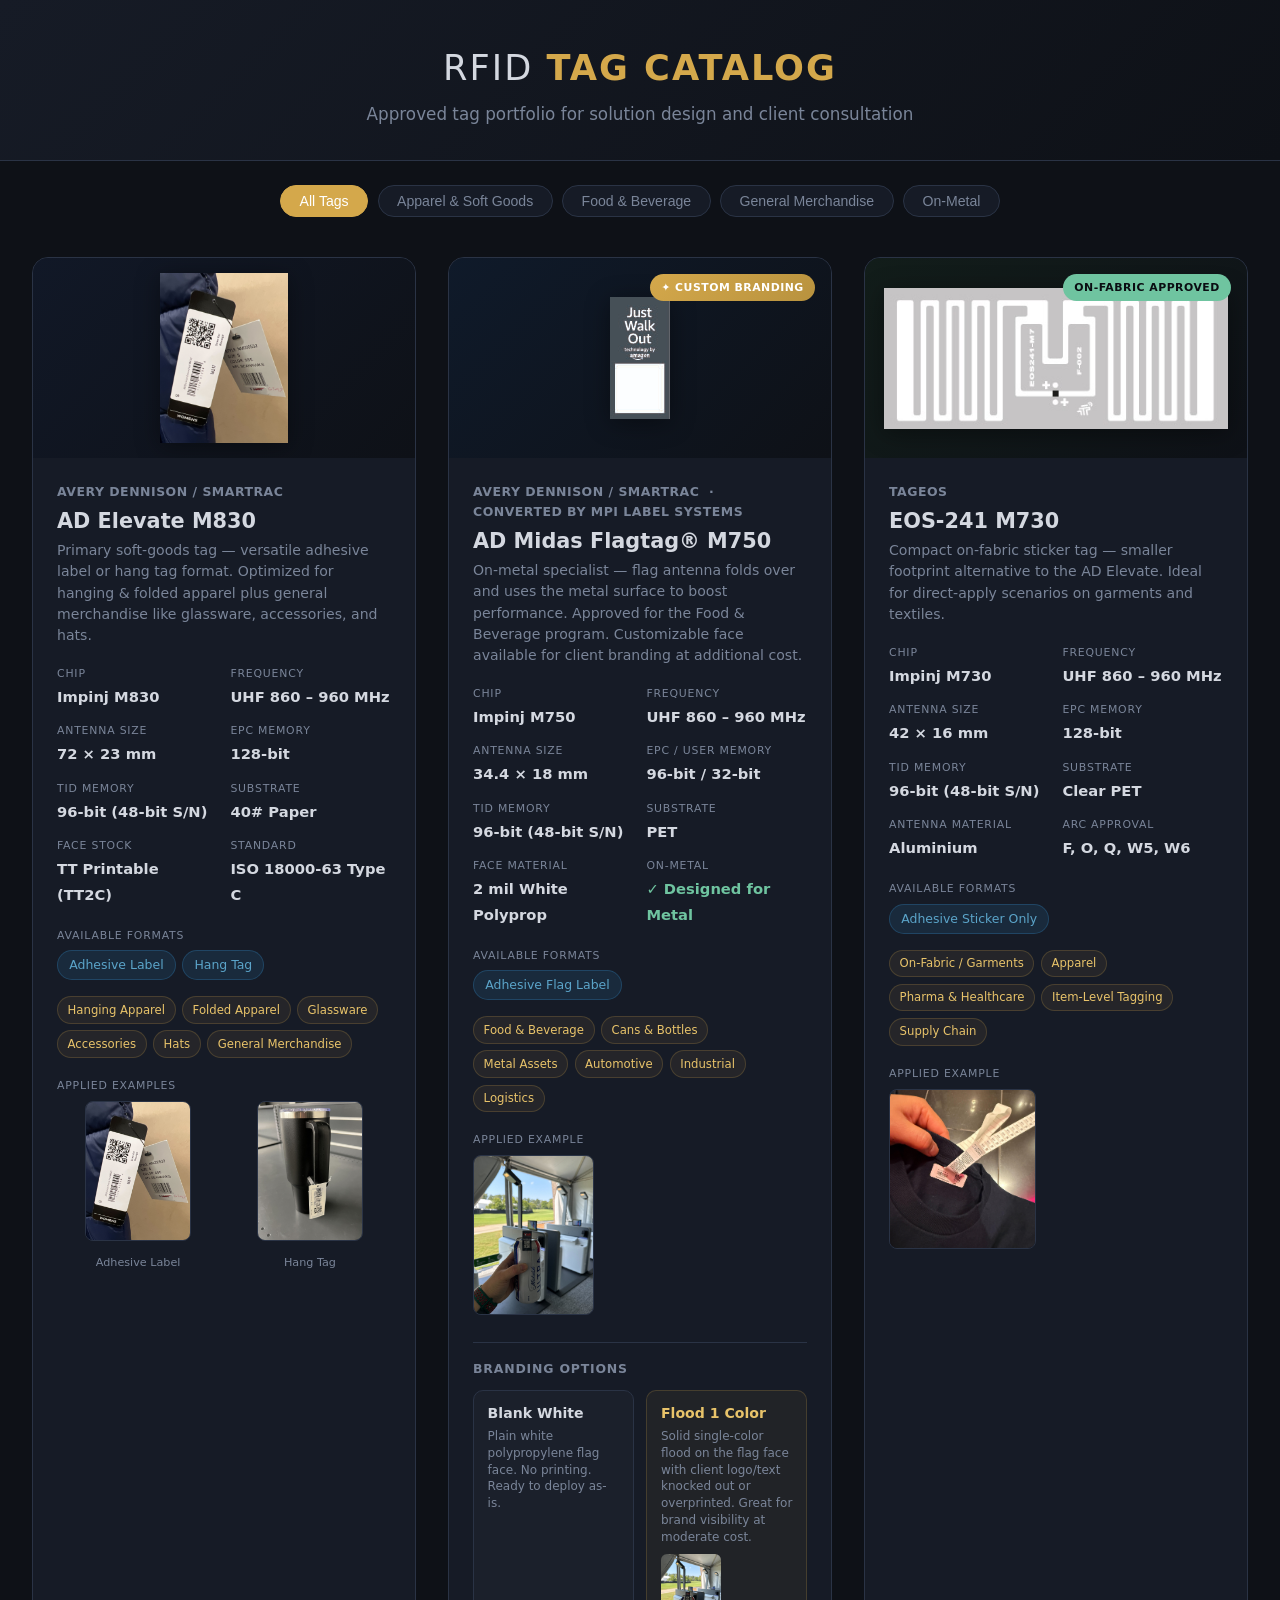
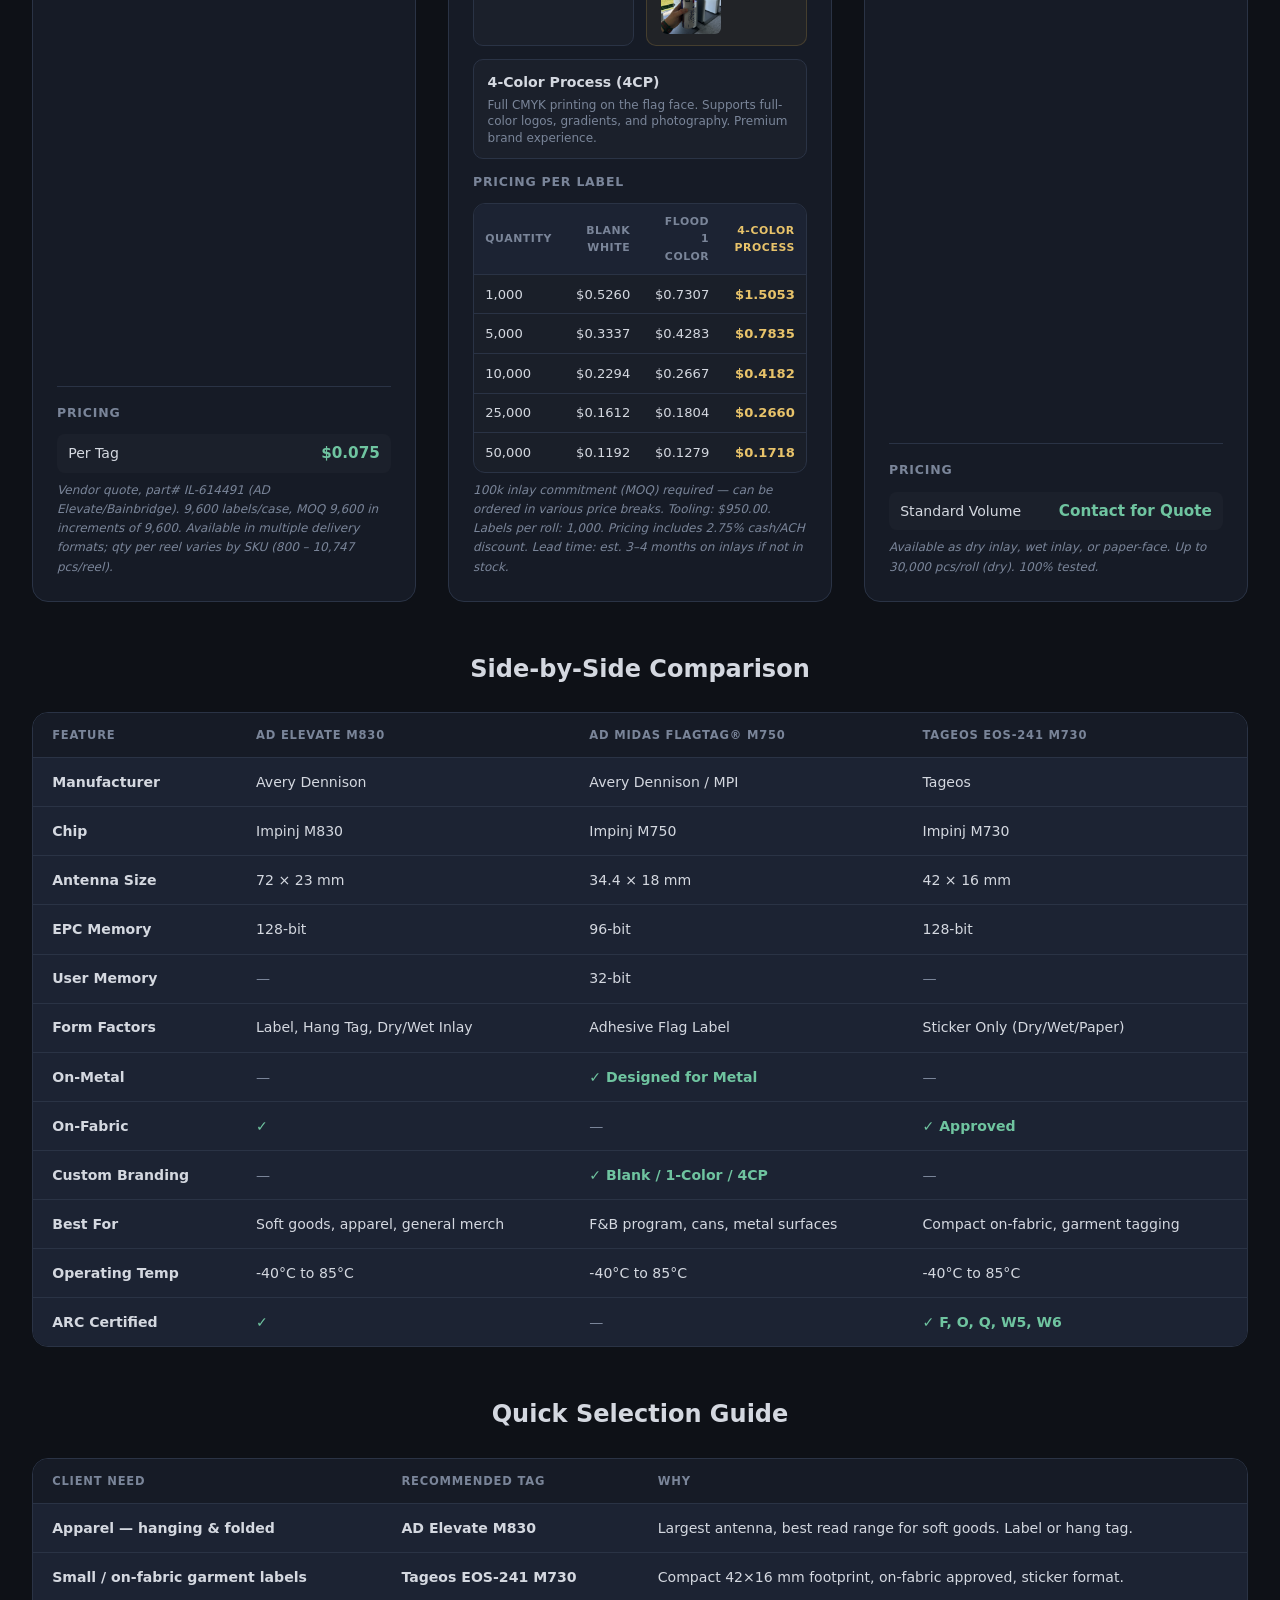
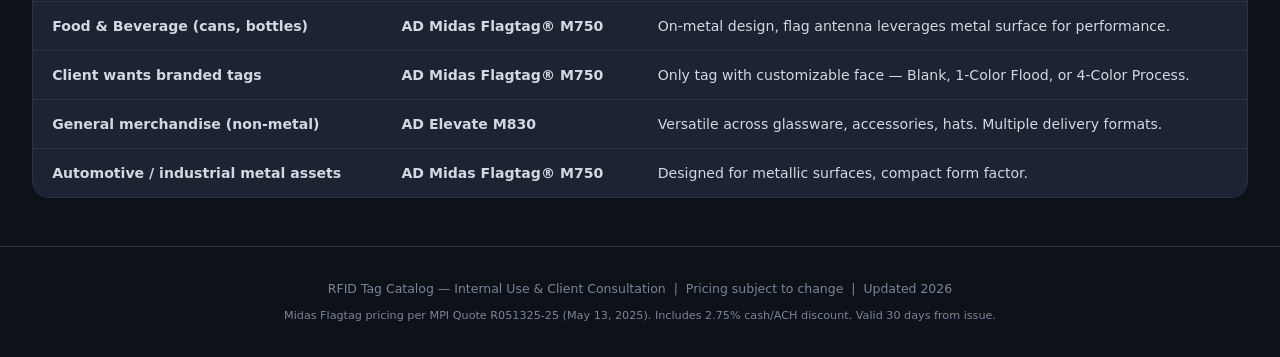
==== commit 6e398a1f: "Remove Dry Inlay / Wet Inlay format pills from AD Elevate M830 card" ====
--- a/index.html
+++ b/index.html
@@ -210,8 +210,6 @@
         <div class="ff-pills">
           <span class="ff-pill">Adhesive Label</span>
           <span class="ff-pill">Hang Tag</span>
-          <span class="ff-pill">Dry Inlay</span>
-          <span class="ff-pill">Wet Inlay</span>
         </div>
       </div>
       <div class="use-cases">
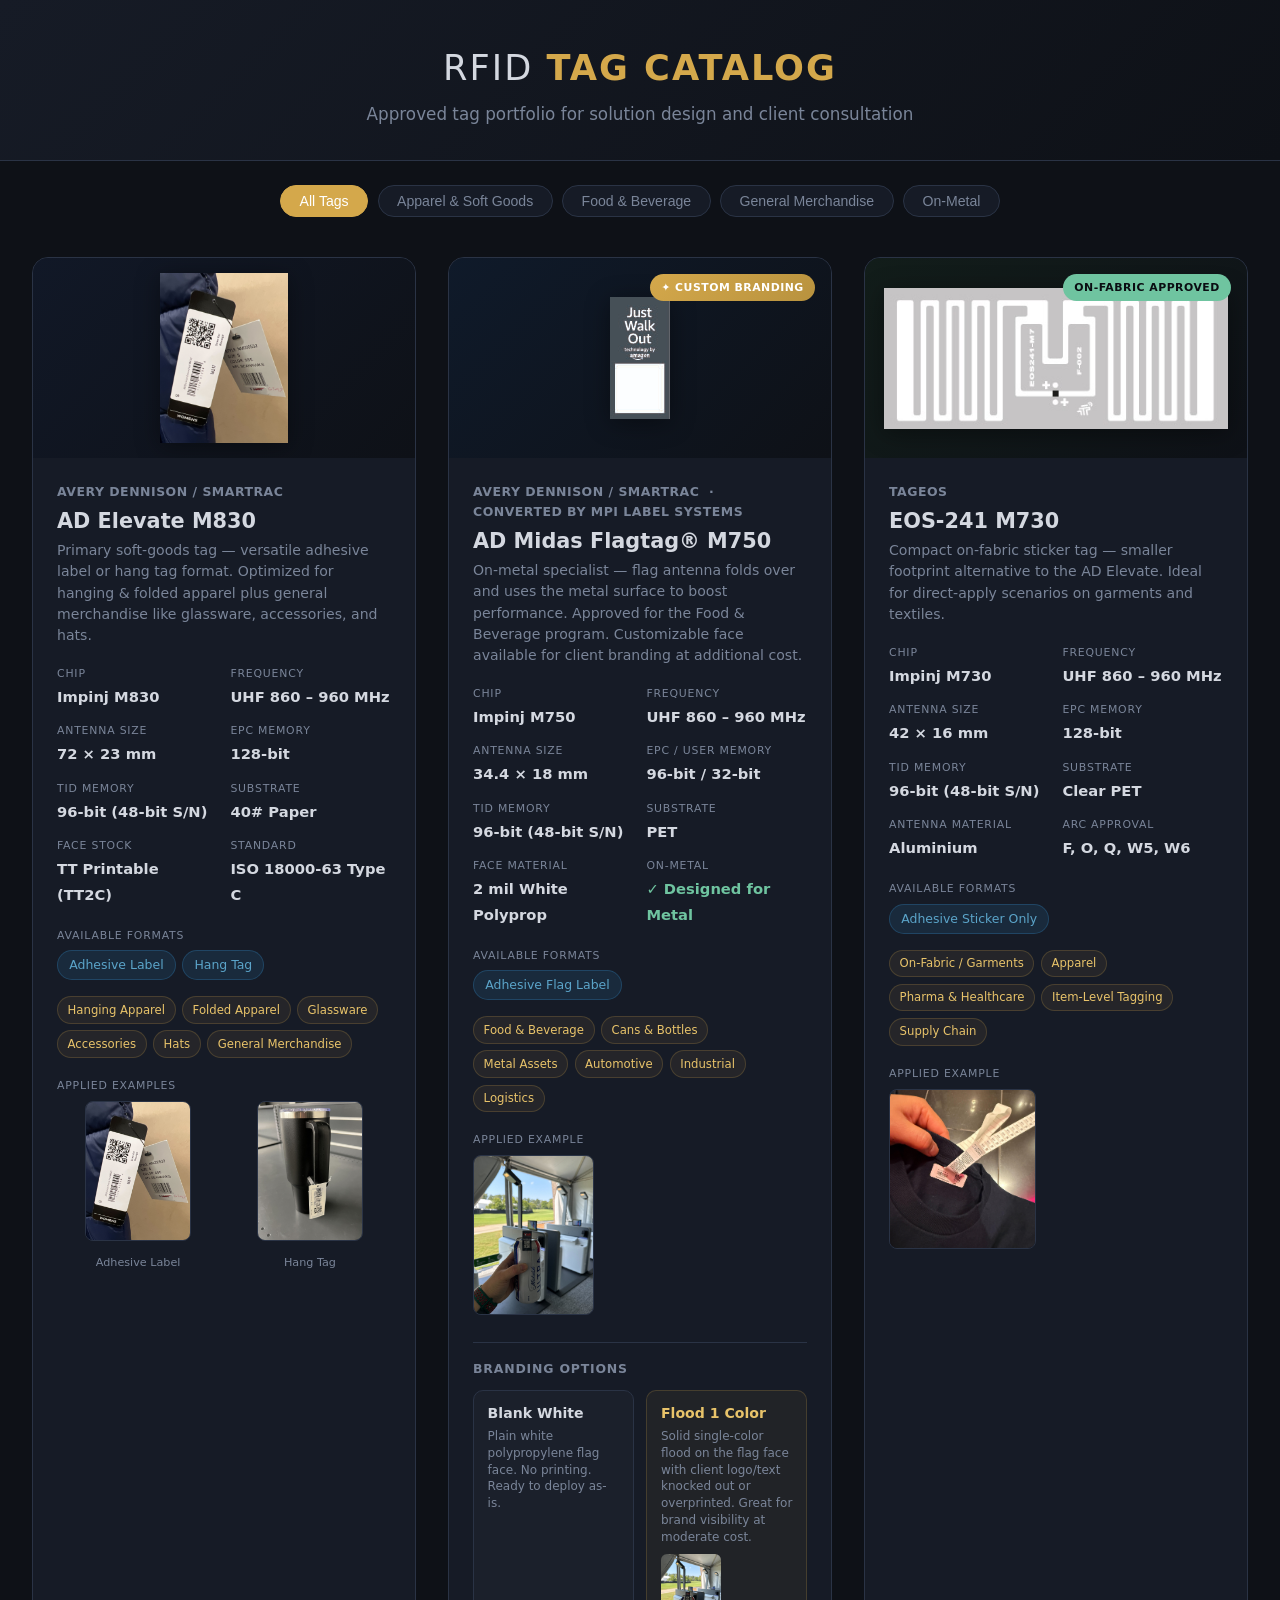
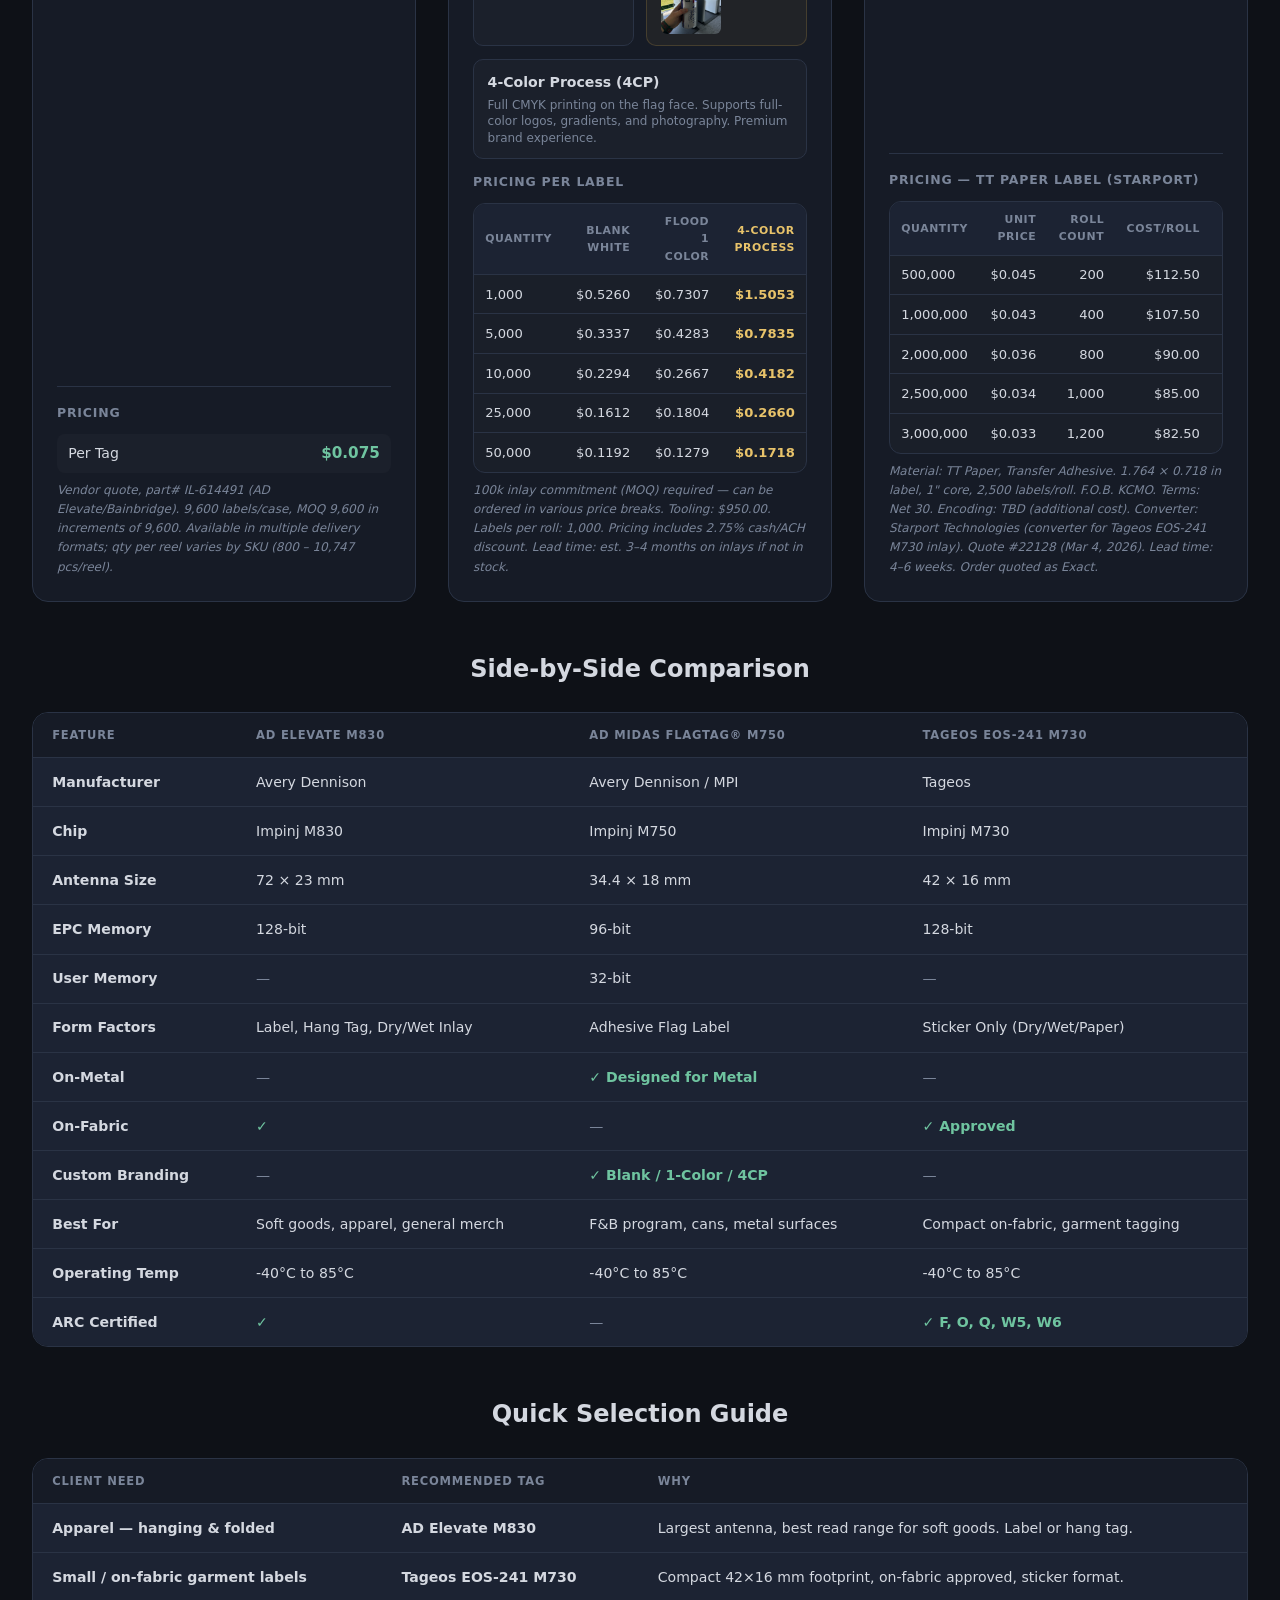
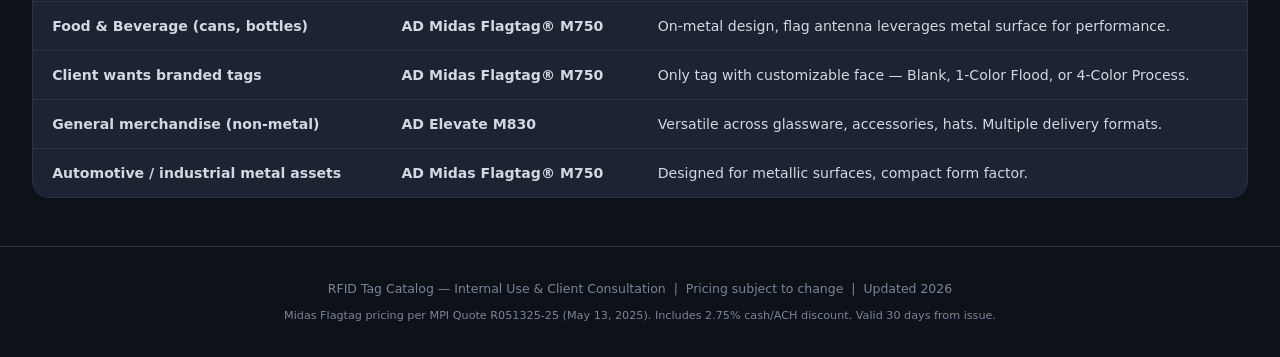
==== commit 36c9533c: "Add Starport Quote #22128 pricing to Tageos EOS-241 M730 card" ====
--- a/index.html
+++ b/index.html
@@ -390,12 +390,31 @@
              onerror="this.parentElement.style.display='none';">
       </div>
       <div class="pricing">
-        <h3>Pricing</h3>
-        <div class="price-row">
-          <span class="price-label">Standard Volume</span>
-          <span class="price-value">Contact for Quote</span>
-        </div>
-        <p class="price-note">Available as dry inlay, wet inlay, or paper-face. Up to 30,000 pcs/roll (dry). 100% tested.</p>
+        <h3>Pricing — TT Paper Label (Starport)</h3>
+        <div class="brand-table-wrap">
+          <table class="brand-table">
+            <thead>
+              <tr>
+                <th>Quantity</th>
+                <th>Unit Price</th>
+                <th>Roll Count</th>
+                <th>Cost/Roll</th>
+                <th class="col-highlight">Total</th>
+              </tr>
+            </thead>
+            <tbody>
+              <tr><td>500,000</td><td>$0.045</td><td>200</td><td>$112.50</td><td class="col-highlight">$22,500.00</td></tr>
+              <tr><td>1,000,000</td><td>$0.043</td><td>400</td><td>$107.50</td><td class="col-highlight">$43,000.00</td></tr>
+              <tr><td>2,000,000</td><td>$0.036</td><td>800</td><td>$90.00</td><td class="col-highlight">$72,000.00</td></tr>
+              <tr><td>2,500,000</td><td>$0.034</td><td>1,000</td><td>$85.00</td><td class="col-highlight">$85,000.00</td></tr>
+              <tr><td>3,000,000</td><td>$0.033</td><td>1,200</td><td>$82.50</td><td class="col-highlight">$99,000.00</td></tr>
+            </tbody>
+          </table>
+        </div>
+        <p class="price-note">
+          Material: TT Paper, Transfer Adhesive. 1.764 × 0.718 in label, 1" core, 2,500 labels/roll. F.O.B. KCMO. Terms: Net 30. Encoding: TBD (additional cost).
+          Converter: Starport Technologies (converter for Tageos EOS-241 M730 inlay). Quote #22128 (Mar 4, 2026). Lead time: 4–6 weeks. Order quoted as Exact.
+        </p>
       </div>
     </div>
   </div>
